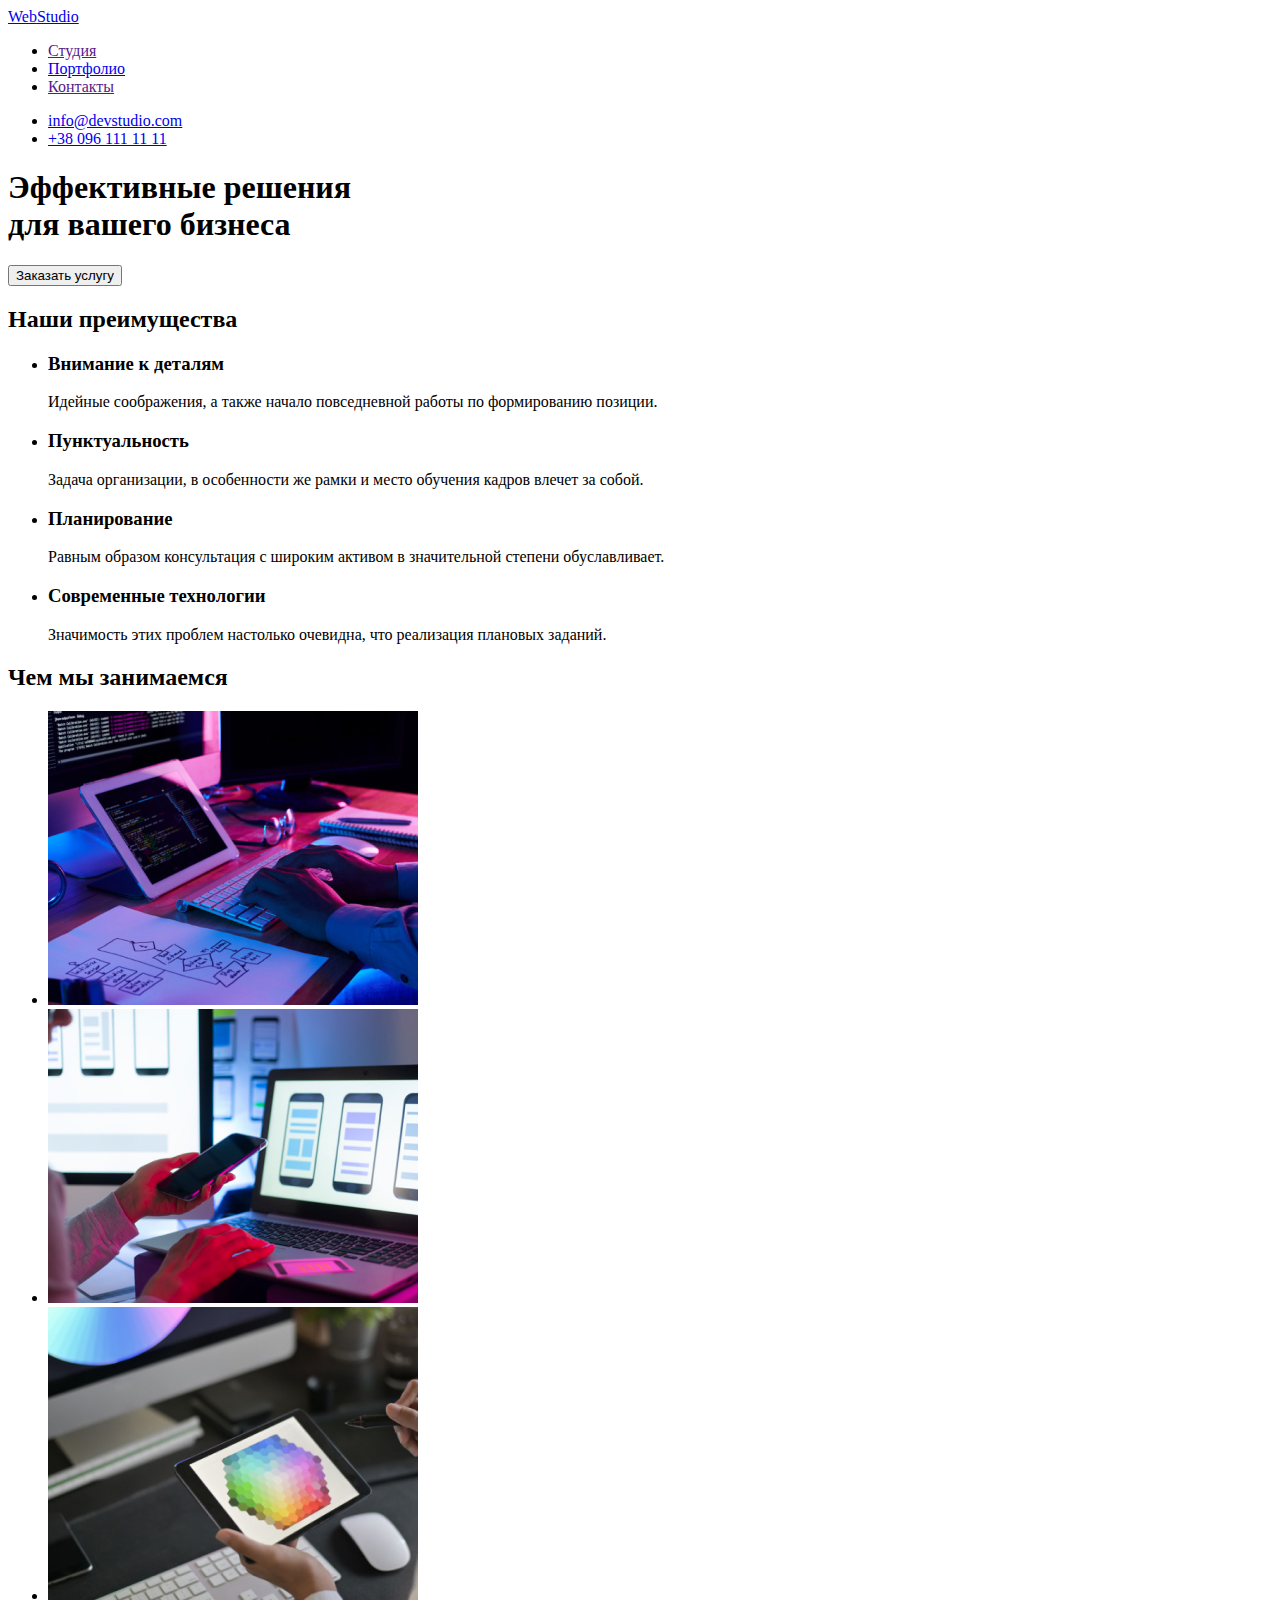
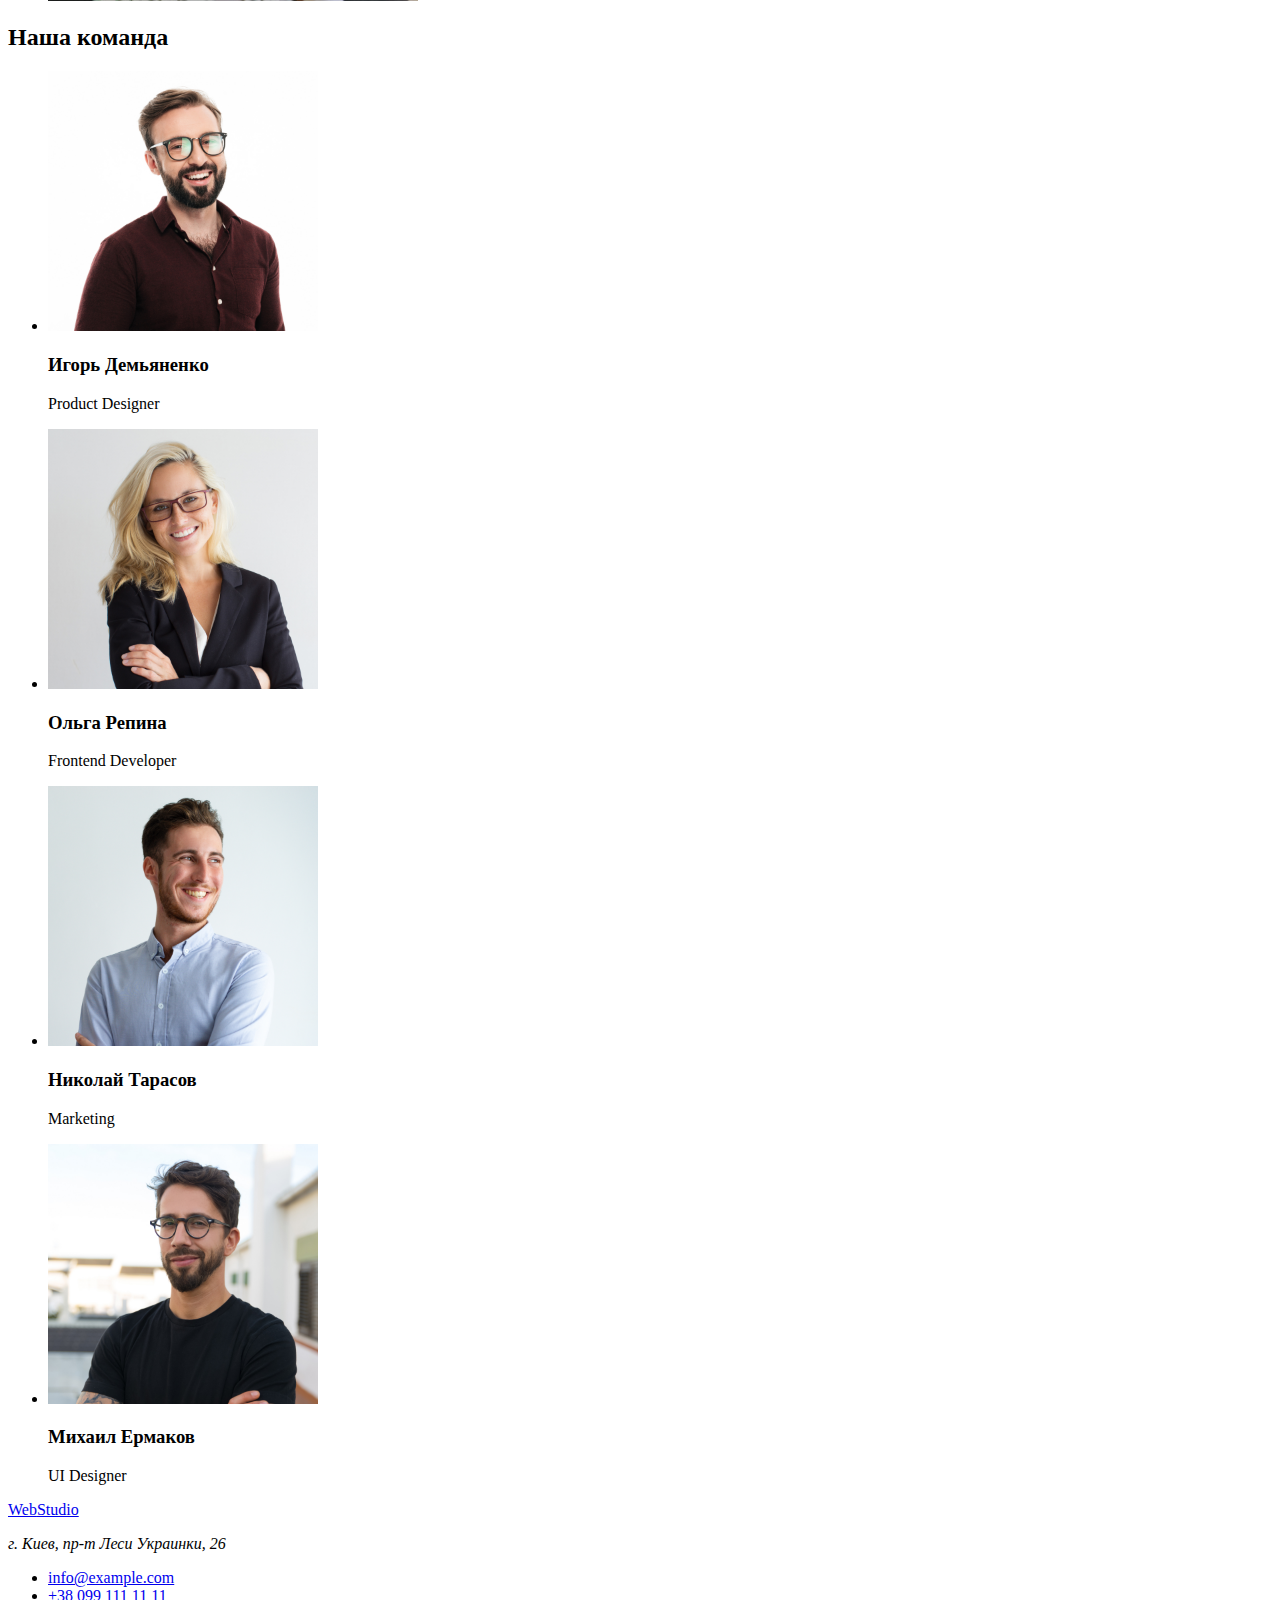
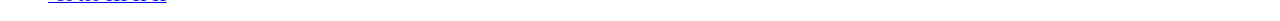
==== index.html @ 9e8cba08 "Домашка 3. Начало" ====
<!DOCTYPE html>
<html lang="ru">
<head>
    <meta charset="UTF-8">
    <meta http-equiv="X-UA-Compatible" content="IE=edge">
    <meta name="viewport" content="width=device-width, initial-scale=1.0">
    <title>Document</title>
</head>
<body>
    <header>
        <nav>
            <a href="./index.html" lang="en">Web<span>Studio</span></a>
            <ul>
                <li><a href="">Студия</a></li>
                <li><a href="./portfolio.html">Портфолио</a></li>
                <li><a href="">Контакты</a></li>
            </ul>
        </nav>
        <ul>
            <li><a href="mailto:info@devstudio.com">info@devstudio.com</a></li>
            <li><a href="tel:+380961111111">+38 096 111 11 11</a></li>
        </ul>
        
    </header>
    <main>
        <div>
            <section>
                <h1>Эффективные решения<br>для вашего бизнеса</h1>
                <button>Заказать услугу</button>
            </section>
        </div>
        <section>
        
            <h2>Наши преимущества</h2>
            <ul>
                <li>
                    <h3>Внимание к деталям</h3>
                    <p>Идейные соображения, а также начало повседневной работы по формированию позиции.</p>
                </li>
                <li>
                    <h3>Пунктуальность</h3>
                    <p>Задача организации, в особенности же рамки и место обучения кадров влечет за собой.</p>
                </li>
                <li>
                    <h3>Планирование</h3>
                    <p>Равным образом консультация с широким активом в значительной степени обуславливает.</p>
                </li>
                <li>
                    <h3>Современные технологии</h3>
                    <p>Значимость этих проблем настолько очевидна, что реализация плановых заданий.</p>
                </li>
            </ul>
        </section>
        <section>
            <h2>Чем мы занимаемся</h2>
            <ul>
                <li><img src="./images/we-doing/we-doing1.jpg" alt="набор кода на клавиатуре" width="370"></li>
                <li><img src="./images/we-doing/we-doing2.jpg" alt="Подбор шаблона для смартфона" width="370"></li>
                <li><img src="./images/we-doing/we-doing3.jpg" alt="Выбор цвета" width="370"></li>
            </ul>
        </section>
        <section>
            <h2>Наша команда</h2>
            <ul>
                <li>
                    <img src="./images/pers.jpg" alt="Работник компании" width="270">
                    <h3>Игорь Демьяненко</h3>
                    <p lang="en">Product Designer</p>
                </li>
                <li>
                    <img src="./images/pers1.jpg" alt="Работник компании" width="270">
                    <h3>Ольга Репина</h3>
                    <p lang="en">Frontend Developer</p>
                </li>
                <li>
                    <img src="./images/pers2.jpg" alt="Работник компании" width="270">
                    <h3>Николай Тарасов</h3>
                    <p lang="en">Marketing</p>
                </li>
                <li>
                    <img src="./images/pers3.jpg" alt="Работник компании" width="270">
                    <h3>Михаил Ермаков</h3>
                    <p lang="en">UI Designer</p>
                </li>
            </ul>
        </section>
    </main>
    <footer>
        <a href="./index.html" lang="en">Web<span>Studio</span></a>
        <address>
            <p> г. Киев, пр-т Леси Украинки, 26</p>
        </address>
        <ul>
            <li><a href="mailto:info@example.com">info@example.com</a></li>
            <li><a href="tel:+380991111111">+38 099 111 11 11</a></li>
        </ul>
        
    </footer>

</body>
</html>
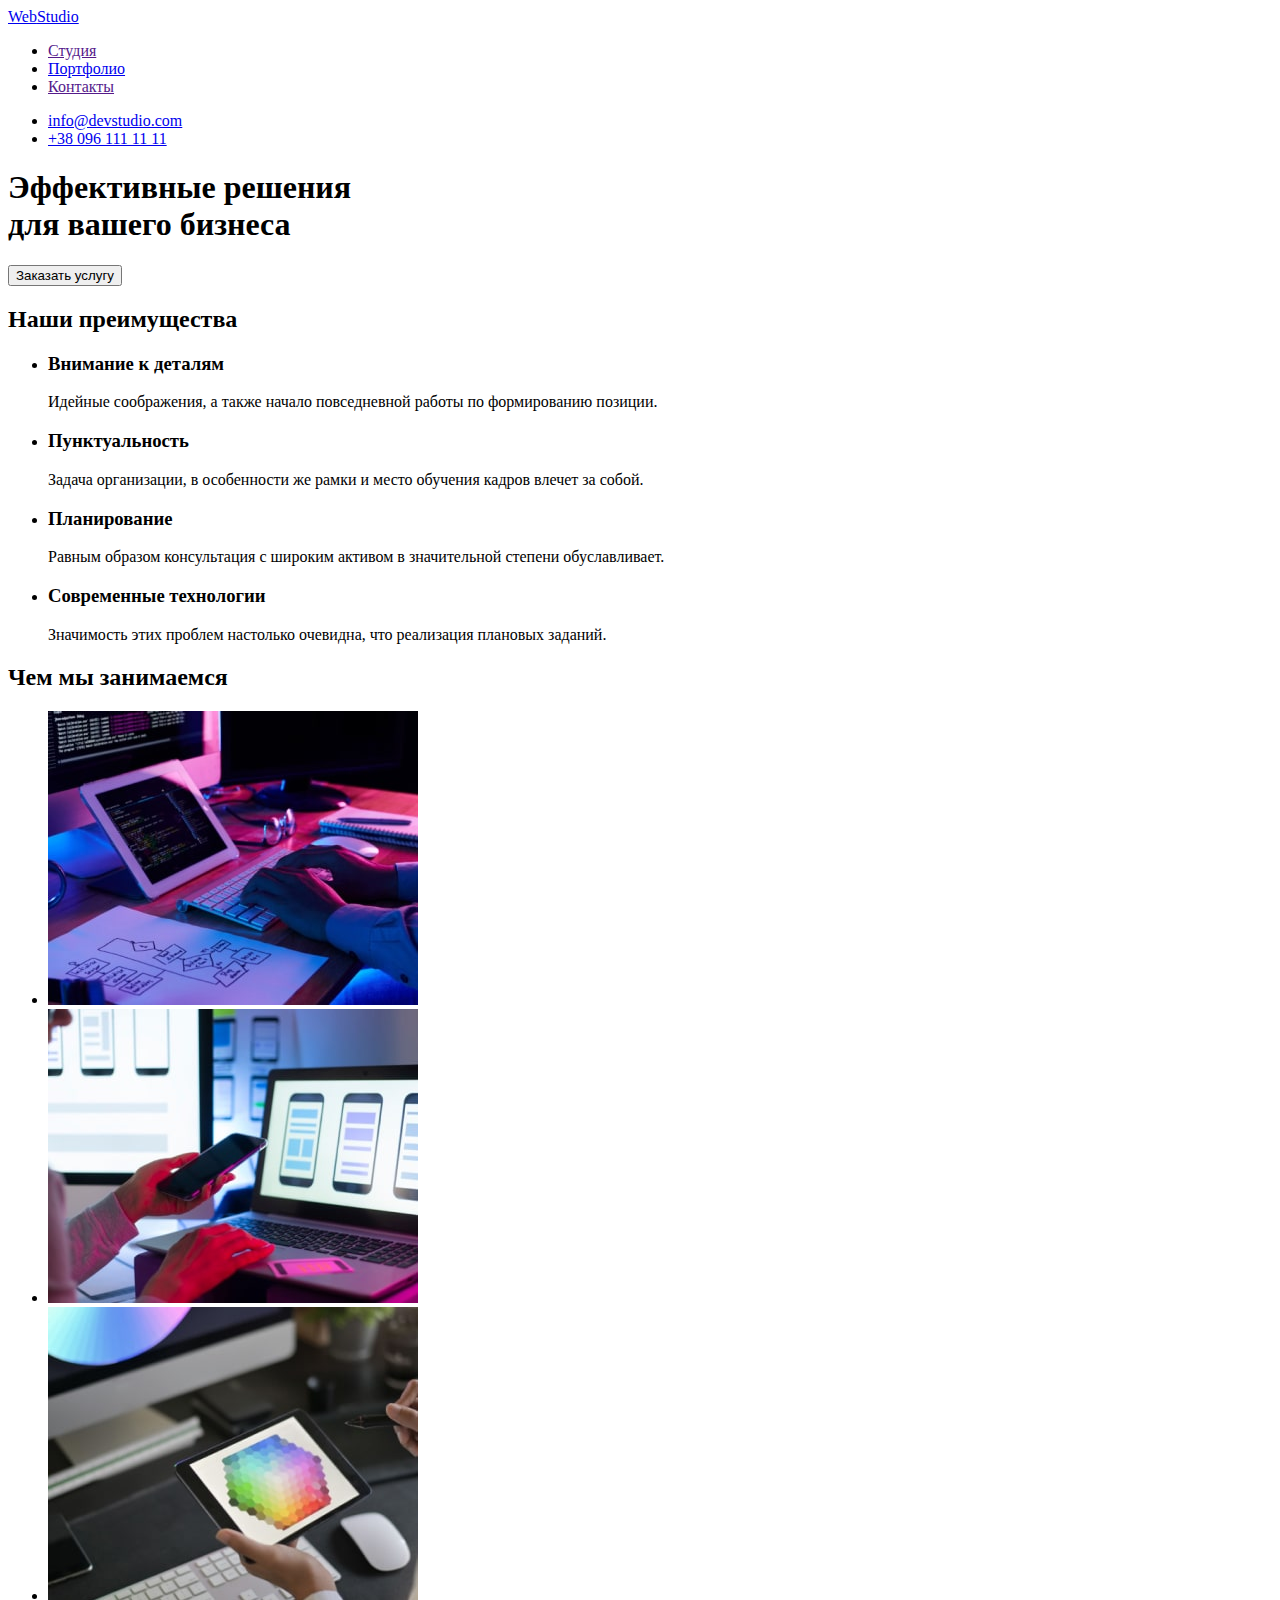
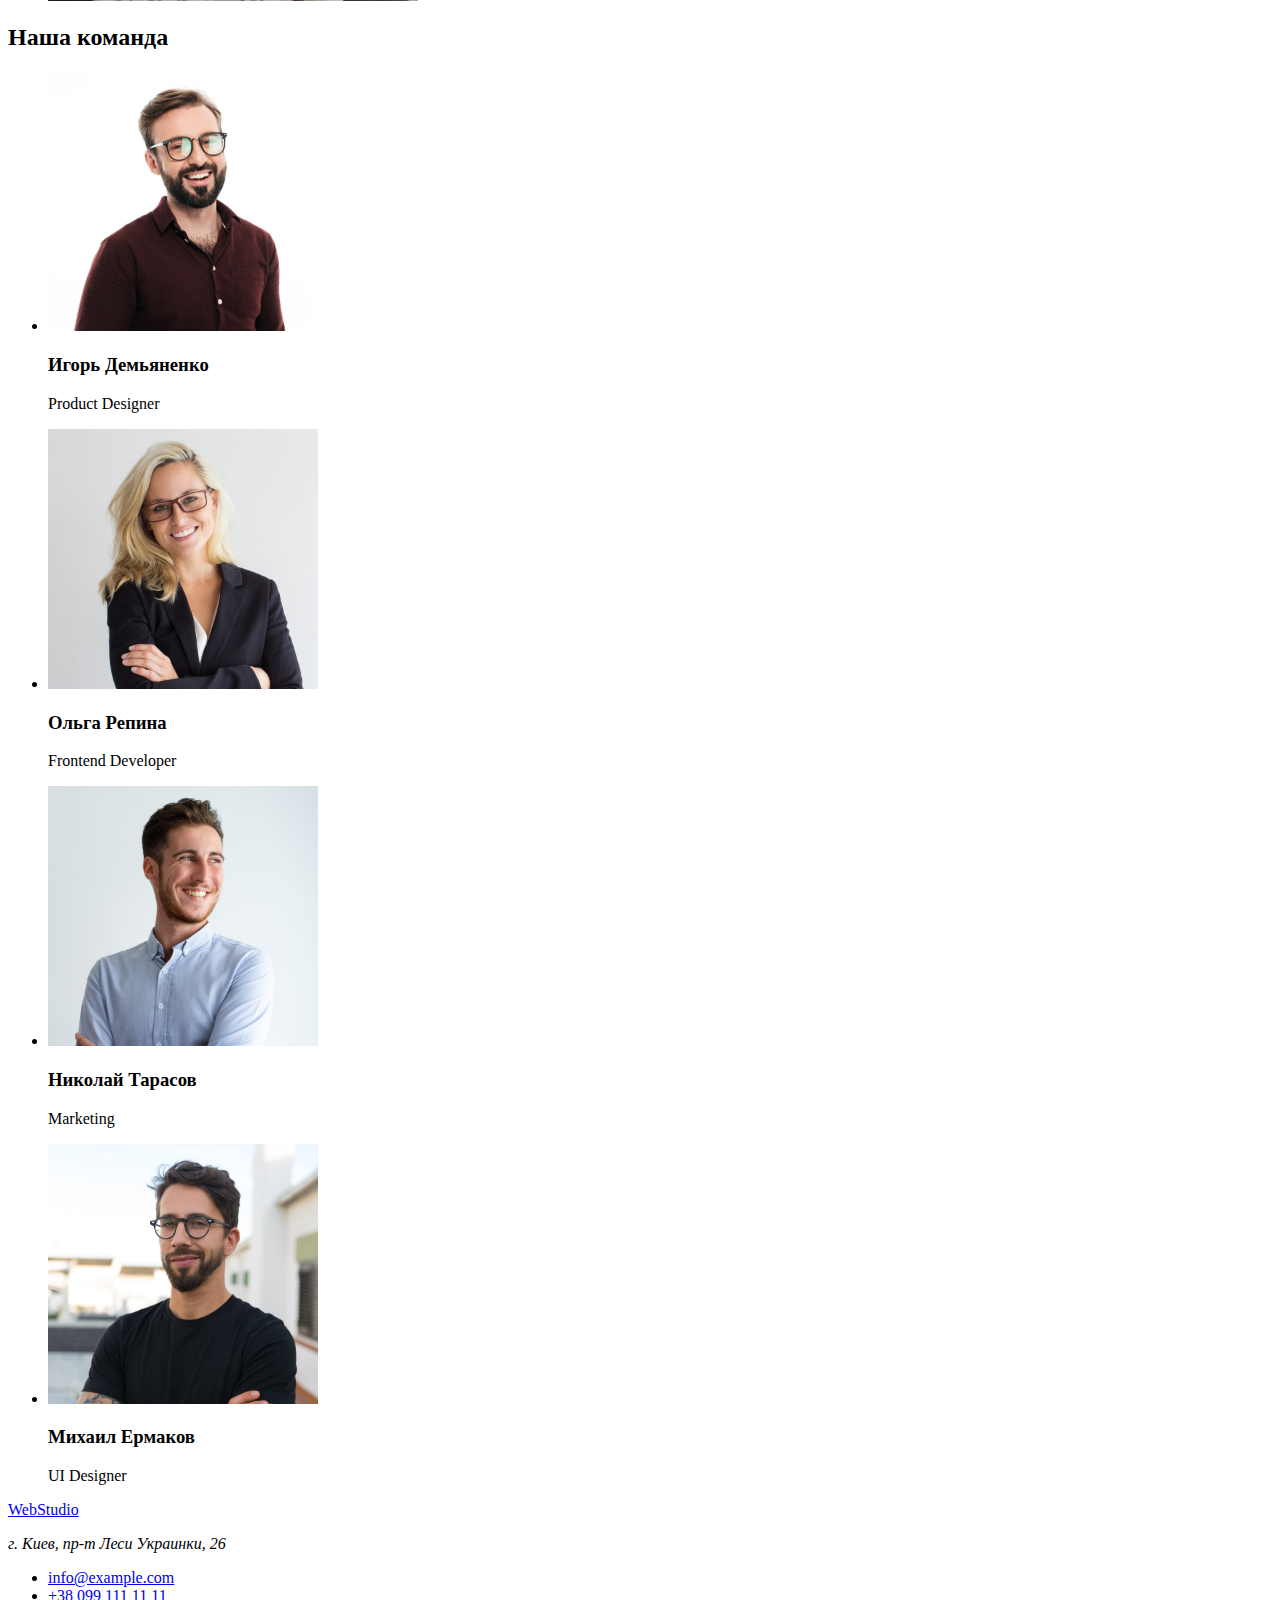
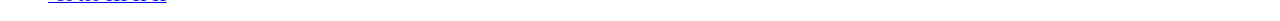
==== commit af8fec6b: "оптимизированы рисунки" ====
--- a/index.html
+++ b/index.html
@@ -63,22 +63,22 @@
             <h2>Наша команда</h2>
             <ul>
                 <li>
-                    <img src="./images/pers.jpg" alt="Работник компании" width="270">
+                    <img src="./images/pers/pers.jpg" alt="Работник компании" width="270">
                     <h3>Игорь Демьяненко</h3>
                     <p lang="en">Product Designer</p>
                 </li>
                 <li>
-                    <img src="./images/pers1.jpg" alt="Работник компании" width="270">
+                    <img src="./images/pers/pers1.jpg" alt="Работник компании" width="270">
                     <h3>Ольга Репина</h3>
                     <p lang="en">Frontend Developer</p>
                 </li>
                 <li>
-                    <img src="./images/pers2.jpg" alt="Работник компании" width="270">
+                    <img src="./images/pers/pers2.jpg" alt="Работник компании" width="270">
                     <h3>Николай Тарасов</h3>
                     <p lang="en">Marketing</p>
                 </li>
                 <li>
-                    <img src="./images/pers3.jpg" alt="Работник компании" width="270">
+                    <img src="./images/pers/pers3.jpg" alt="Работник компании" width="270">
                     <h3>Михаил Ермаков</h3>
                     <p lang="en">UI Designer</p>
                 </li>
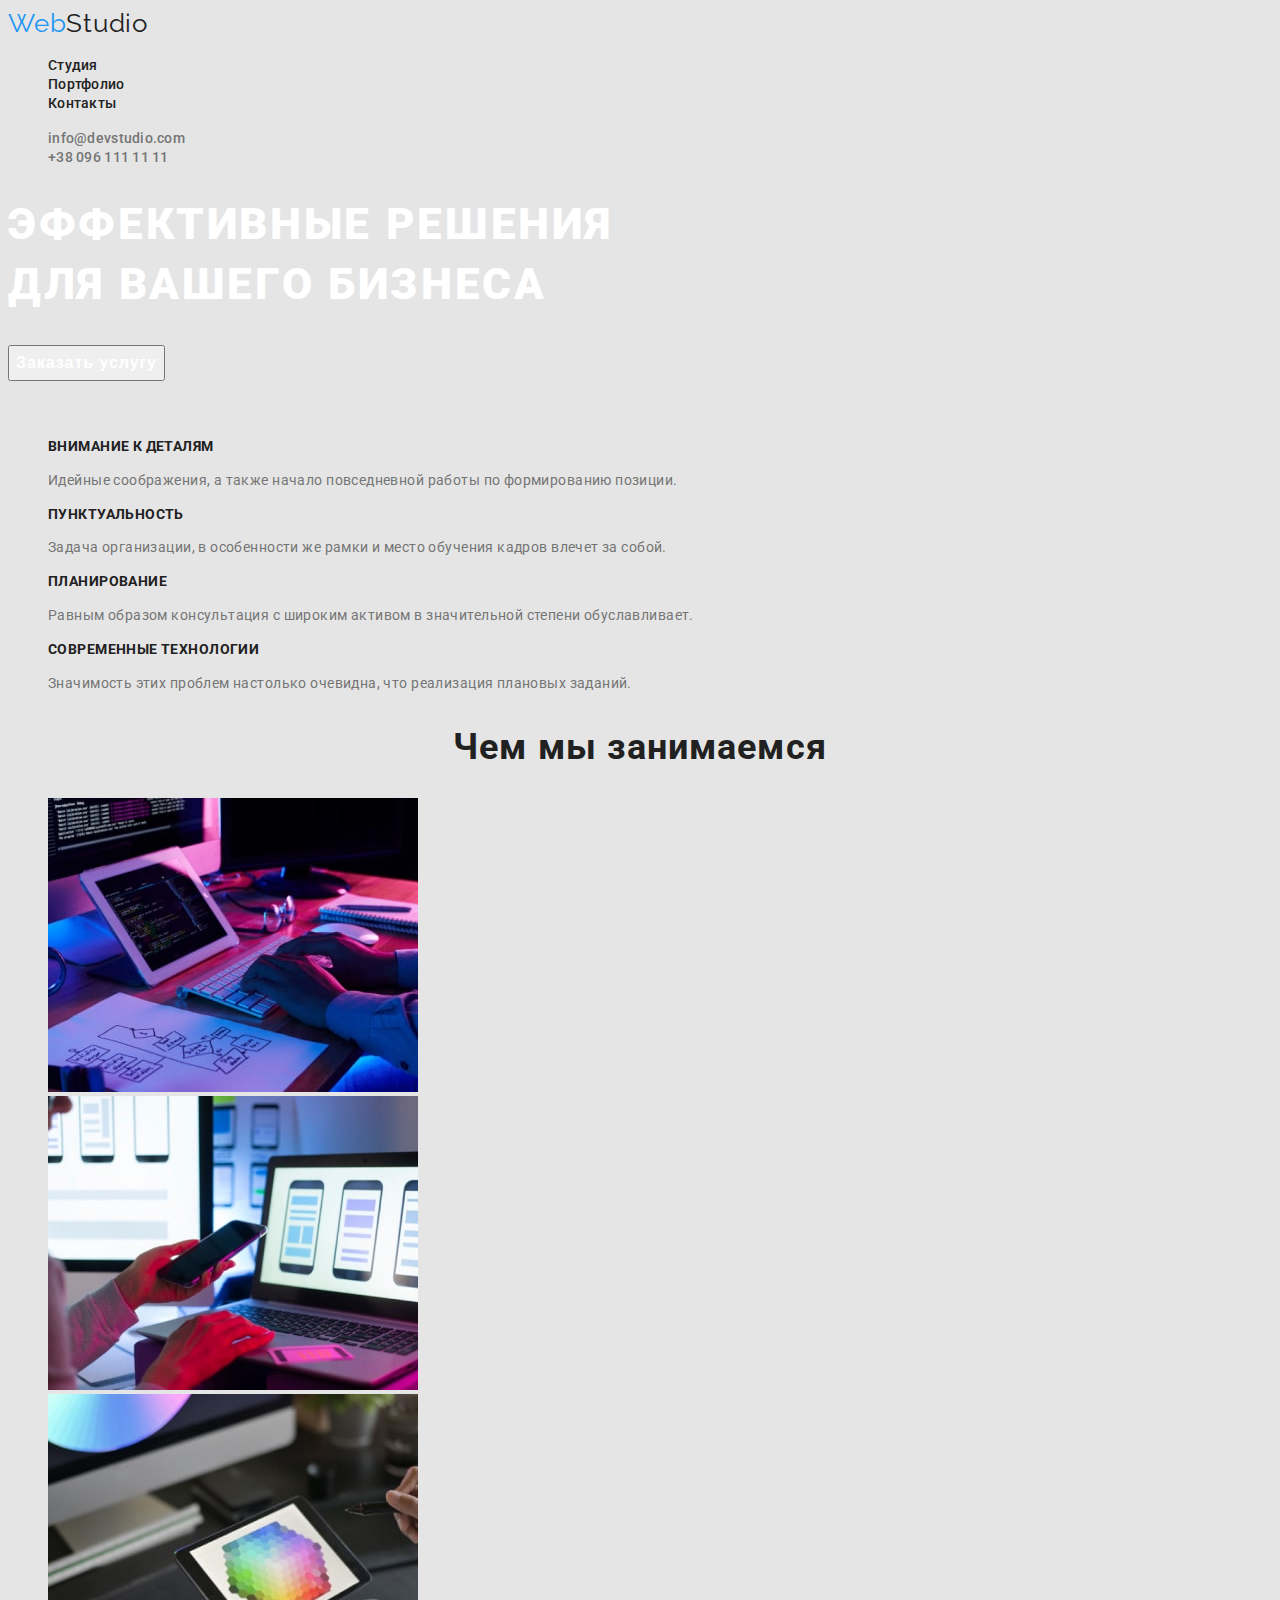
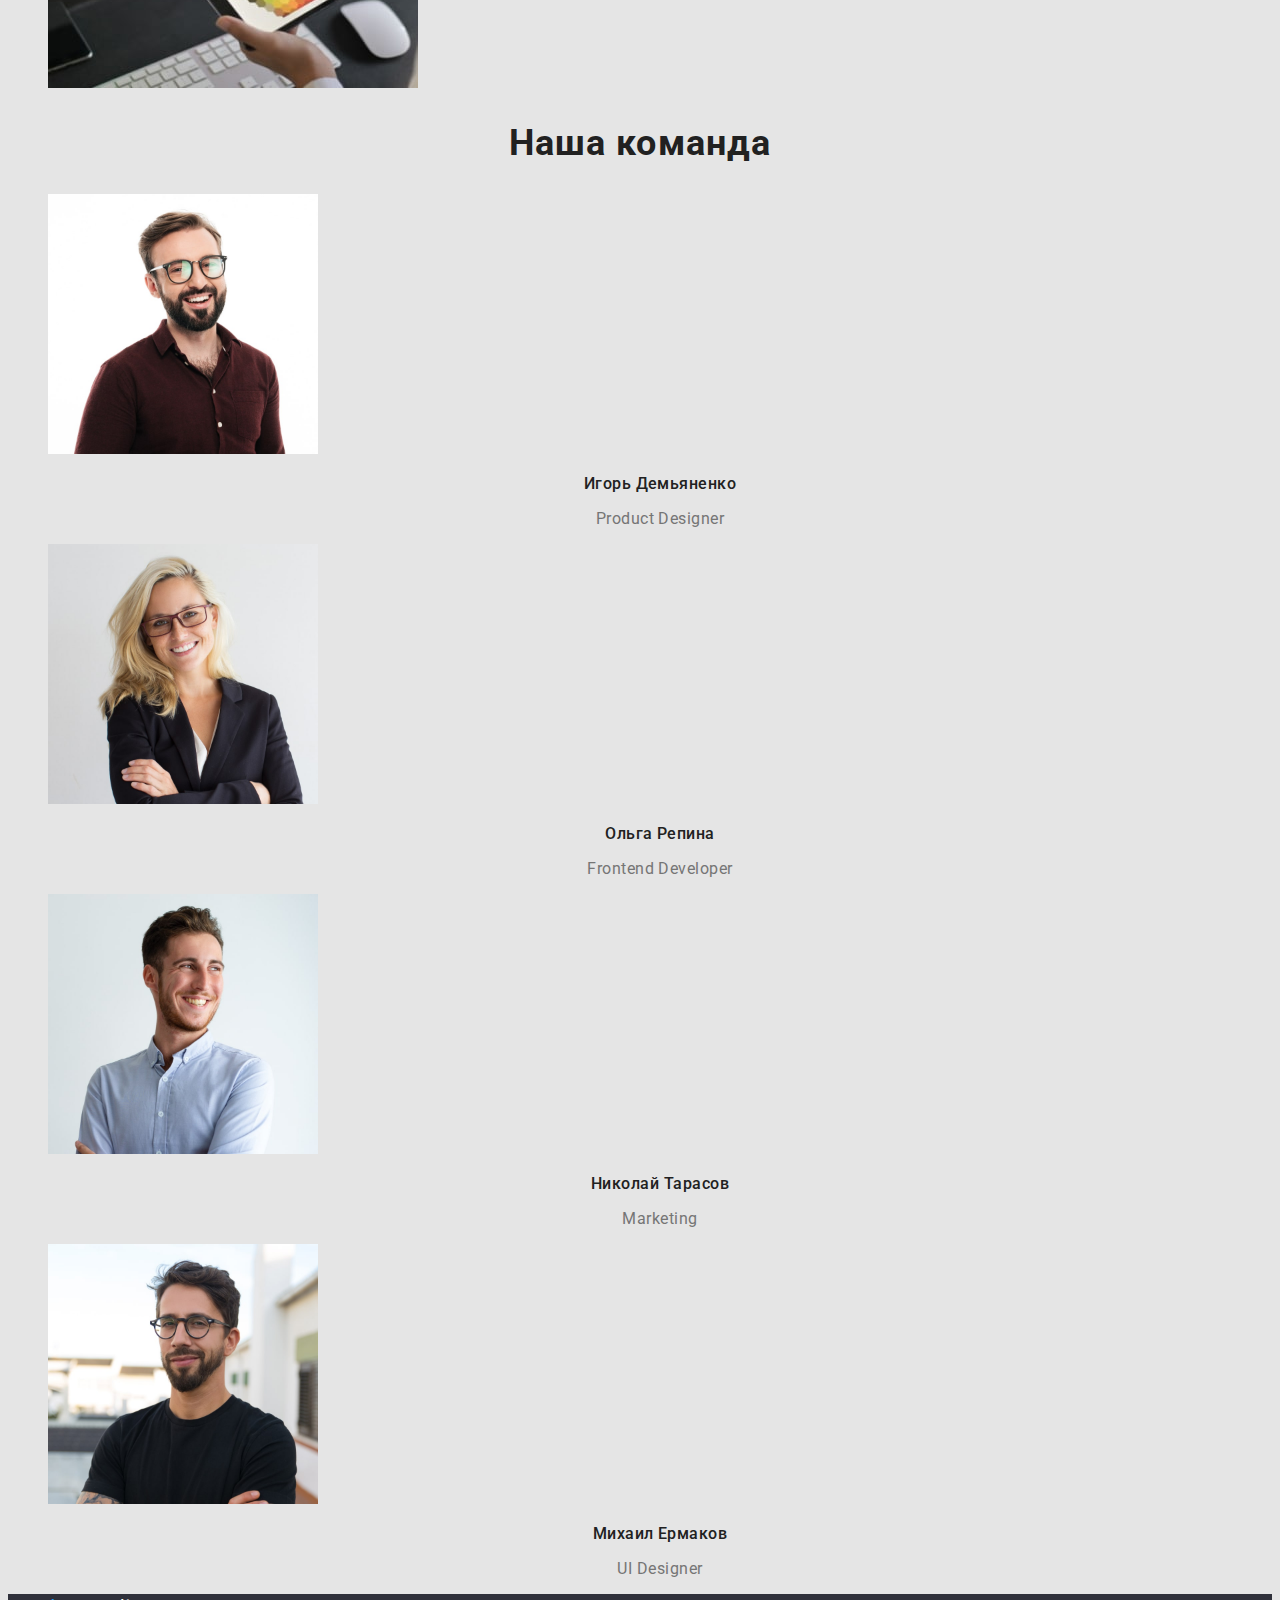
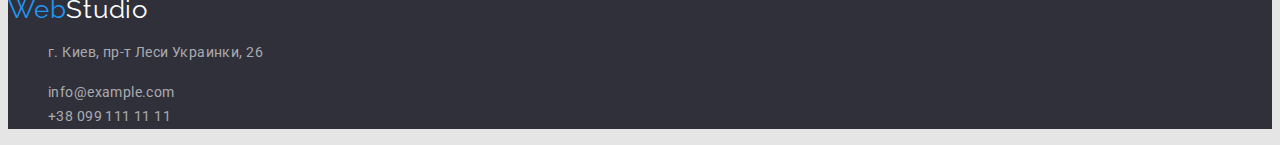
==== commit 2a29abd5: "добавил стили на шрифты" ====
--- a/index.html
+++ b/index.html
@@ -1,100 +1,117 @@
 <!DOCTYPE html>
+<!--Главная 3-->
 <html lang="ru">
 <head>
     <meta charset="UTF-8">
     <meta http-equiv="X-UA-Compatible" content="IE=edge">
     <meta name="viewport" content="width=device-width, initial-scale=1.0">
     <title>Document</title>
-</head>
+    <link rel="stylesheet" href="./css/style.css"/>
+    <link rel="preconnect" href="https://fonts.googleapis.com">
+<link rel="preconnect" href="https://fonts.gstatic.com" crossorigin>
+<link href="https://fonts.googleapis.com/css2?family=Raleway:wght@700&family=Roboto:wght@400;500;700;900&display=swap" rel="stylesheet">
+
+</head>  
 <body>
-    <header>
-        <nav>
-            <a href="./index.html" lang="en">Web<span>Studio</span></a>
-            <ul>
-                <li><a href="">Студия</a></li>
-                <li><a href="./portfolio.html">Портфолио</a></li>
-                <li><a href="">Контакты</a></li>
+
+       <header class="header">
+           <!-- section-nav -->
+        <nav class="header-nav">
+            <a href="./index.html" lang="en" class="logo link">Web<span class="logo-black">Studio</span></a>
+            <ul class="header-list list">
+                <li class="header-item">
+                    <a class="header-link link" href="">Студия</a></li>
+                <li class="header-item">
+                    <a class="header-link link" href="./portfolio.html">Портфолио</a></li>
+                <li class="header-item">
+                    <a class="header-link link" href="">Контакты</a></li>
             </ul>
         </nav>
-        <ul>
-            <li><a href="mailto:info@devstudio.com">info@devstudio.com</a></li>
-            <li><a href="tel:+380961111111">+38 096 111 11 11</a></li>
+        <ul class="header-contacts list">
+            <li><a class="header-mail link" href="mailto:info@devstudio.com">info@devstudio.com</a></li>
+            <li><a class="header-phone link" href="tel:+380961111111">+38 096 111 11 11</a></li>
         </ul>
         
     </header>
     <main>
+        <!--section gero-->
         <div>
-            <section>
-                <h1>Эффективные решения<br>для вашего бизнеса</h1>
-                <button>Заказать услугу</button>
+            <section class="hero">
+                <h1 class="hero-title">Эффективные решения<br>для вашего бизнеса</h1>
+                <button class="hero-button">Заказать услугу</button>
             </section>
         </div>
-        <section>
         
-            <h2>Наши преимущества</h2>
-            <ul>
-                <li>
-                    <h3>Внимание к деталям</h3>
-                    <p>Идейные соображения, а также начало повседневной работы по формированию позиции.</p>
+        <!-- Advantage-->
+        <section class="advantage">
+            <h2 class="advantage-title">Наши преимущества</h2>
+            <ul class="advantage-list list">
+                <li class="Advantage-list">
+                    <h3 class="advantage-topic">Внимание к деталям</h3>
+                    <p class="advantage-paragrph">Идейные соображения, а также начало повседневной работы по формированию позиции.</p>
                 </li>
-                <li>
-                    <h3>Пунктуальность</h3>
-                    <p>Задача организации, в особенности же рамки и место обучения кадров влечет за собой.</p>
+                <li class="advantage-list">
+                    <h3 class="advantage-topic">Пунктуальность</h3>
+                    <p class="advantage-paragrph">Задача организации, в особенности же рамки и место обучения кадров влечет за собой.</p>
                 </li>
-                <li>
-                    <h3>Планирование</h3>
-                    <p>Равным образом консультация с широким активом в значительной степени обуславливает.</p>
+                <li class="advantage-list">
+                    <h3 class="advantage-topic">Планирование</h3>
+                    <p class="advantage-paragrph">Равным образом консультация с широким активом в значительной степени обуславливает.</p>
                 </li>
-                <li>
-                    <h3>Современные технологии</h3>
-                    <p>Значимость этих проблем настолько очевидна, что реализация плановых заданий.</p>
+                <li class="advantage-list">
+                    <h3 class="advantage-topic">Современные технологии</h3>
+                    <p class="advantage-paragrph">Значимость этих проблем настолько очевидна, что реализация плановых заданий.</p>
                 </li>
             </ul>
         </section>
-        <section>
-            <h2>Чем мы занимаемся</h2>
-            <ul>
+        <!--do-->
+        <section class="do">
+            <h2 class="do_title">Чем мы занимаемся</h2>
+            <ul class="list">
                 <li><img src="./images/we-doing/we-doing1.jpg" alt="набор кода на клавиатуре" width="370"></li>
                 <li><img src="./images/we-doing/we-doing2.jpg" alt="Подбор шаблона для смартфона" width="370"></li>
                 <li><img src="./images/we-doing/we-doing3.jpg" alt="Выбор цвета" width="370"></li>
             </ul>
         </section>
-        <section>
-            <h2>Наша команда</h2>
-            <ul>
-                <li>
+        <!--team-->
+        <section class="team">
+            <h2 class="team-title">Наша команда</h2>
+            <ul class="team-list list">
+                <li class="team-item">
                     <img src="./images/pers/pers.jpg" alt="Работник компании" width="270">
-                    <h3>Игорь Демьяненко</h3>
-                    <p lang="en">Product Designer</p>
+                    <h3 class="team-name">Игорь Демьяненко</h3>
+                    <p lang="en" class="team-position">Product Designer</p>
                 </li>
-                <li>
+                <li class="team-item">
                     <img src="./images/pers/pers1.jpg" alt="Работник компании" width="270">
-                    <h3>Ольга Репина</h3>
-                    <p lang="en">Frontend Developer</p>
+                    <h3 class="team-name">Ольга Репина</h3>
+                    <p lang="en" class="team-position">Frontend Developer</p>
                 </li>
-                <li>
+                <li class="team-item">
                     <img src="./images/pers/pers2.jpg" alt="Работник компании" width="270">
-                    <h3>Николай Тарасов</h3>
-                    <p lang="en">Marketing</p>
+                    <h3 class="team-name">Николай Тарасов</h3>
+                    <p lang="en" class="team-position">Marketing</p>
                 </li>
-                <li>
+                <li class="team-item">
                     <img src="./images/pers/pers3.jpg" alt="Работник компании" width="270">
-                    <h3>Михаил Ермаков</h3>
-                    <p lang="en">UI Designer</p>
+                    <h3 class="team-name">Михаил Ермаков</h3>
+                    <p lang="en" class="team-position">UI Designer</p>
                 </li>
             </ul>
         </section>
     </main>
-    <footer>
-        <a href="./index.html" lang="en">Web<span>Studio</span></a>
-        <address>
-            <p> г. Киев, пр-т Леси Украинки, 26</p>
+    <!--footer-->
+    <footer class="footer">
+        <a href="./index.html" lang="en" class="logo link">Web<span class="logo-white">Studio</span></a>
+        <address class="footer-data">
+            <p>
+                <a href="https://goo.gl/maps/pQ1iqYw23tvZCVZEA" class="link footer-address">г. Киев, пр-т Леси Украинки, 26</a>
+            </p>
+            <ul class="footer-list list">
+                <li><a href="mailto:info@example.com" class="footer-mail link">info@example.com</a></li>
+                <li><a href="tel:+380991111111" class="footer-phone link">+38 099 111 11 11</a></li>
+             </ul>
         </address>
-        <ul>
-            <li><a href="mailto:info@example.com">info@example.com</a></li>
-            <li><a href="tel:+380991111111">+38 099 111 11 11</a></li>
-        </ul>
-        
     </footer>
 
 </body>
--- a/css/style.css
+++ b/css/style.css
@@ -0,0 +1,244 @@
+:root{
+    --primary-text-color: #212121;
+    --secondary-text-color:#757575;
+    --accent-text-color: #2196F3;
+}
+
+address { all: initial; }
+
+
+body {
+    background-color:#E5E5E5;
+    color: var(--primary-text-color);
+    font-family: Roboto, sans-serif;
+}
+
+.list{
+    list-style: none;
+}
+
+.link{
+    text-decoration: none;
+}
+
+
+
+/*---------------------header-----------------------*/
+
+.logo{
+    color: var(--accent-text-color);
+    font-family: Raleway, sans-serif;
+    font-size: 26px;
+    line-height: 1.19;
+    letter-spacing: 0.03em;
+}
+
+.logo-black{
+    color: var(--primary-text-color);
+}
+
+.logo-white{
+    color: #FFFFFF;
+}
+
+/*----------------site-nav-----------------*/ 
+
+
+.header-link{
+    color: var(--primary-text-color);
+    font-weight: 500;
+    font-size: 14px;
+    line-height: 1.14;
+    letter-spacing: 0.02em
+}
+
+.header-link:hover,
+.header-link:focus {
+    font-weight: 500;
+    font-size: 14px;
+    line-height: 1.14;
+    letter-spacing: 0.02em;
+    color: var(--accent-text-color);
+}
+
+.header-mail, .header-phone{
+    font-weight: 500;
+    font-size: 14px;
+    line-height: 1.14;
+    letter-spacing: 0.02em;
+    color: var(--secondary-text-color);
+}
+
+.header-mail:hover, .header-phone:hover,
+.header-mail:focus, .header-phone:focus{
+    font-weight: 500;
+    font-size: 14px;
+    line-height: 1.14;
+    letter-spacing: 0.02em;
+    color: var(--accent-text-color);
+
+}
+
+
+/*-------------------section gero-----------------*/
+
+.hero{
+
+}
+
+.hero-title{
+    font-weight: 900;
+    font-size: 44px;
+    line-height: 1.36;
+    letter-spacing: 0.06em;
+    text-transform: uppercase;
+    color: #FFFFFF;
+}
+
+.hero-button{
+    font-weight: bold;
+    font-size: 16px;
+    line-height: 1.88;
+    letter-spacing: 0.06em;
+    color: #FFFFFF;
+}
+
+
+/*-------------------advantage-----------------*/
+
+.advantage-title{
+    font-size: 0px;
+    line-height: 42px;
+    text-align: center;
+    letter-spacing: 0.03em;
+}
+
+.advantage-topic{
+    font-weight: bold;
+    font-size: 14px;
+    line-height: 1.14;
+    letter-spacing: 0.03em;
+    text-transform: uppercase;
+    color: var(--primary-text-color);
+}
+
+.advantage-paragrph{
+    font-weight: normal;
+    font-size: 14px;
+    line-height: 1.71;
+    letter-spacing: 0.03em;
+    color: var(--secondary-text-color);
+}
+
+/*-------------------do-----------------*/
+
+.do_title{
+    font-weight: bold;
+    font-size: 36px;
+    line-height: 1.17;
+    text-align: center;
+    letter-spacing: 0.03em;
+    color: var(--primary-text-color);
+}
+
+/*-------------------team-----------------*/
+
+.team-title{
+    font-weight: bold;
+    font-size: 36px;
+    line-height: 1.17;
+    text-align: center;
+    letter-spacing: 0.03em;
+    color: var(--primary-text-color);
+}
+
+
+.team-name{
+    font-weight: 500;
+    font-size: 16px;
+    line-height: 1.19;
+    text-align: center;
+    letter-spacing: 0.03em;
+    color: var(--primary-text-color);
+}
+
+.team-position{
+    font-weight: normal;
+    font-size: 16px;
+    line-height: 1.19;
+    text-align: center;
+    letter-spacing: 0.03em;
+    color: var(--secondary-text-color);
+}
+
+/*-------------------footer-----------------*/
+
+.footer{
+    background-color: #2F303A;
+}
+
+.footer-address{
+    margin: 40px;
+    font-weight: normal;
+    font-size: 14px;
+    line-height: 1.71;
+    letter-spacing: 0.03em;
+
+
+}
+
+.footer-mail, .footer-phone, .footer-address{
+    font-family: Roboto, sans-serif;
+    font-weight: normal;
+    font-size: 14px;
+    line-height: 1.71;
+    letter-spacing: 0.03em;
+    color: rgba(255, 255, 255, 0.6);
+}
+
+.footer-mail:hover, .footer-phone:hover, .footer-address:hover,
+.footer-mail:focus, .footer-phone:focus, .footer-address:focus{
+    font-weight: normal;
+    font-size: 14px;
+    line-height: 1.71;
+    letter-spacing: 0.03em;
+    color: var(--accent-text-color);
+
+}
+
+/*=+=+=+=+=+=+=+=+=+= portfolio =+=+=+=+=+=+=+=+=*/
+
+/*-------------------works-----------------*/
+
+.works-title{
+    font-weight: normal;
+    font-size: 0px;
+    line-height: 1.71;
+    letter-spacing: 0.03em;
+}
+
+.work-button{
+    font-weight: bold;
+    font-size: 16px;
+    line-height: 1.63;
+    text-align: center;
+    letter-spacing: 0.03em;
+    color: var(--primary-text-color);  
+}
+
+.works-project{
+    font-weight: bold;
+    font-size: 18px;
+    line-height: 2;
+    letter-spacing: 0.06em;
+    color: var(--primary-text-color);
+}
+
+.works-discription{
+    font-weight: normal;
+    font-size: 16px;
+    line-height: 1.88;
+    letter-spacing: 0.03em;
+    color: var(--secondary-text-color);
+}
+
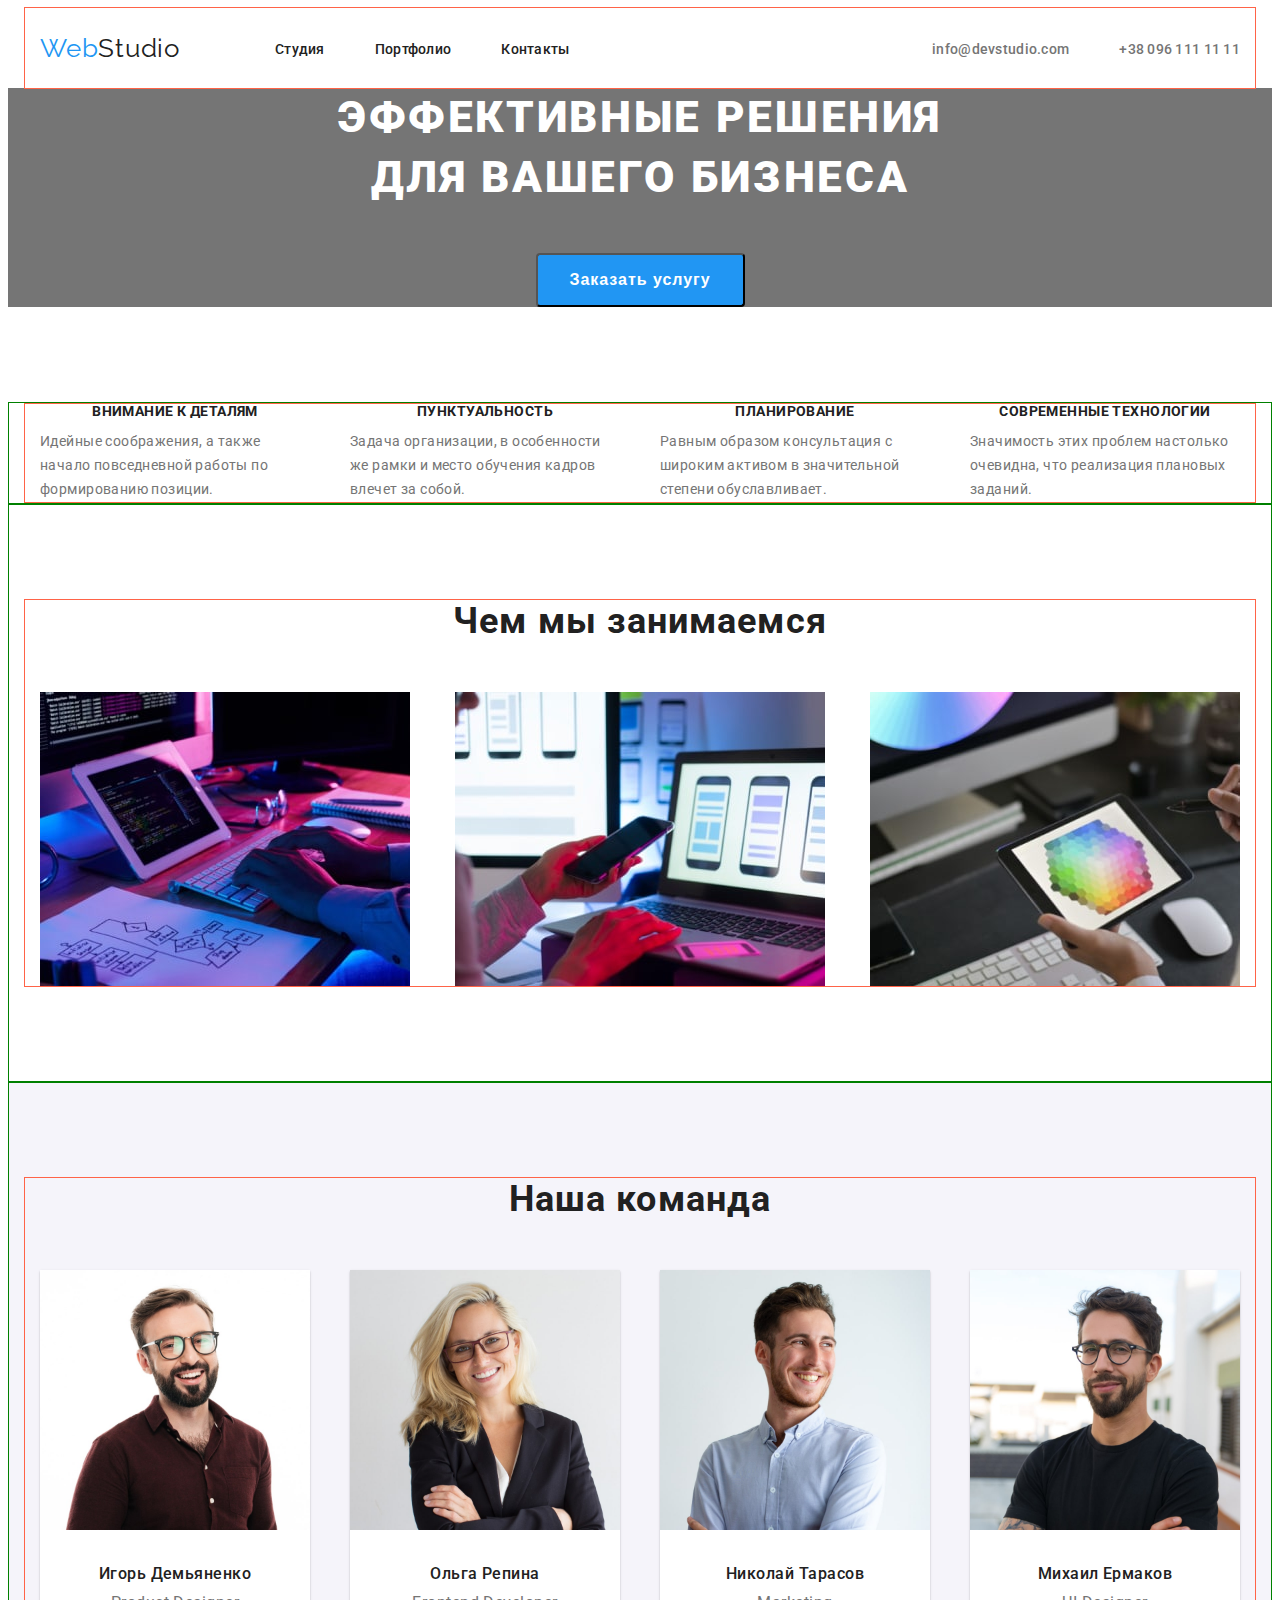
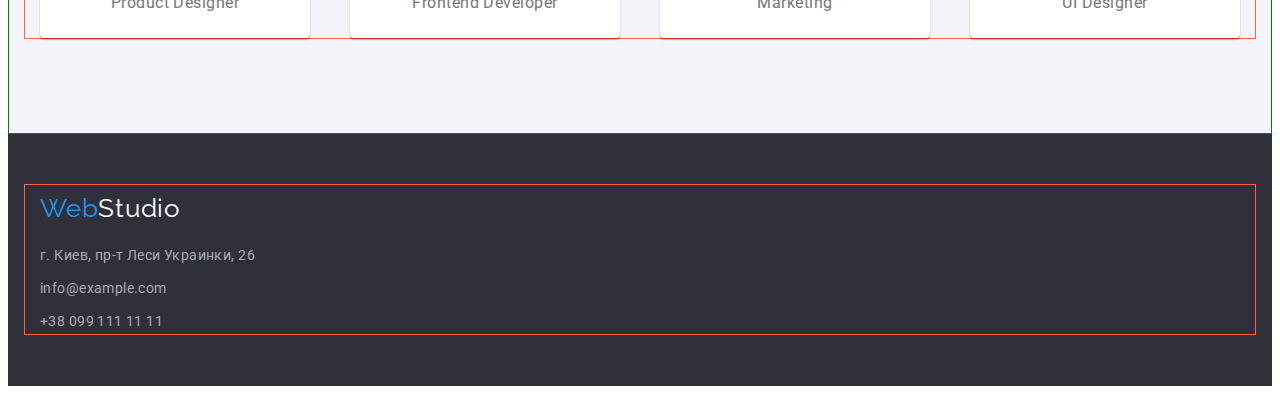
==== commit 24569ebb: "подключил флекс" ====
--- a/index.html
+++ b/index.html
@@ -6,31 +6,36 @@
     <meta http-equiv="X-UA-Compatible" content="IE=edge">
     <meta name="viewport" content="width=device-width, initial-scale=1.0">
     <title>Document</title>
+    <link rel="preconnect" href="https://fonts.googleapis.com">
+    <link rel="preconnect" href="https://fonts.gstatic.com" crossorigin>
+    <link href="https://fonts.googleapis.com/css2?family=Raleway:wght@700&family=Roboto:wght@400;500;700;900&display=swap" rel="stylesheet">
+    <link rel="stylesheet" href="https://cdnjs.cloudflare.com/ajax/libs/modern-normalize/1.1.0/modern-normalize.min.css" integrity="sha512-wpPYUAdjBVSE4KJnH1VR1HeZfpl1ub8YT/NKx4PuQ5NmX2tKuGu6U/JRp5y+Y8XG2tV+wKQpNHVUX03MfMFn9Q==" crossorigin="anonymous" referrerpolicy="no-referrer" />
     <link rel="stylesheet" href="./css/style.css"/>
-    <link rel="preconnect" href="https://fonts.googleapis.com">
-<link rel="preconnect" href="https://fonts.gstatic.com" crossorigin>
-<link href="https://fonts.googleapis.com/css2?family=Raleway:wght@700&family=Roboto:wght@400;500;700;900&display=swap" rel="stylesheet">
+    
 
 </head>  
 <body>
 
-       <header class="header">
-           <!-- section-nav -->
-        <nav class="header-nav">
-            <a href="./index.html" lang="en" class="logo link">Web<span class="logo-black">Studio</span></a>
-            <ul class="header-list list">
-                <li class="header-item">
-                    <a class="header-link link" href="">Студия</a></li>
-                <li class="header-item">
-                    <a class="header-link link" href="./portfolio.html">Портфолио</a></li>
-                <li class="header-item">
-                    <a class="header-link link" href="">Контакты</a></li>
+    <header class="header">
+        <div class="container header">
+            <!-- section-nav -->
+            <nav class="header-nav">
+                <a href="./index.html" lang="en" class="logo link">Web<span class="logo-black">Studio</span></a>
+                <ul class="header-list list">
+                    <li class="header-item">
+                        <a class="header-link link" href="">Студия</a></li>
+                    <li class="header-item">
+                        <a class="header-link link" href="./portfolio.html">Портфолио</a></li>
+                    <li class="header-item">
+                        <a class="header-link link" href="">Контакты</a></li>
+                </ul>
+            </nav>
+            <ul class="header-contacts list">
+                <li><a class="header-mail link" href="mailto:info@devstudio.com">info@devstudio.com</a></li>
+                <li><a class="header-phone link" href="tel:+380961111111">+38 096 111 11 11</a></li>
             </ul>
-        </nav>
-        <ul class="header-contacts list">
-            <li><a class="header-mail link" href="mailto:info@devstudio.com">info@devstudio.com</a></li>
-            <li><a class="header-phone link" href="tel:+380961111111">+38 096 111 11 11</a></li>
-        </ul>
+        </div>
+           
         
     </header>
     <main>
@@ -43,75 +48,84 @@
         </div>
         
         <!-- Advantage-->
-        <section class="advantage">
-            <h2 class="advantage-title">Наши преимущества</h2>
-            <ul class="advantage-list list">
-                <li class="Advantage-list">
-                    <h3 class="advantage-topic">Внимание к деталям</h3>
-                    <p class="advantage-paragrph">Идейные соображения, а также начало повседневной работы по формированию позиции.</p>
-                </li>
-                <li class="advantage-list">
-                    <h3 class="advantage-topic">Пунктуальность</h3>
-                    <p class="advantage-paragrph">Задача организации, в особенности же рамки и место обучения кадров влечет за собой.</p>
-                </li>
-                <li class="advantage-list">
-                    <h3 class="advantage-topic">Планирование</h3>
-                    <p class="advantage-paragrph">Равным образом консультация с широким активом в значительной степени обуславливает.</p>
-                </li>
-                <li class="advantage-list">
-                    <h3 class="advantage-topic">Современные технологии</h3>
-                    <p class="advantage-paragrph">Значимость этих проблем настолько очевидна, что реализация плановых заданий.</p>
-                </li>
-            </ul>
+        <section class="advantage section no-padding">
+            <div class="container">
+                <h2 class="advantage-title visually-hidden">Наши преимущества</h2>
+                <ul class="advantage-list list">
+                    <li class="advantage-item">
+                        <h3 class="advantage-topic">Внимание к деталям</h3>
+                        <p class="advantage-paragrph">Идейные соображения, а также начало повседневной работы по формированию позиции.</p>
+                    </li>
+                    <li class="advantage-item">
+                        <h3 class="advantage-topic">Пунктуальность</h3>
+                        <p class="advantage-paragrph">Задача организации, в особенности же рамки и место обучения кадров влечет за собой.</p>
+                    </li>
+                    <li class="advantage-item">
+                        <h3 class="advantage-topic">Планирование</h3>
+                        <p class="advantage-paragrph">Равным образом консультация с широким активом в значительной степени обуславливает.</p>
+                    </li>
+                    <li class="advantage-item">
+                        <h3 class="advantage-topic">Современные технологии</h3>
+                        <p class="advantage-paragrph">Значимость этих проблем настолько очевидна, что реализация плановых заданий.</p>
+                    </li>
+                </ul>
+            </div>
+            
         </section>
         <!--do-->
-        <section class="do">
-            <h2 class="do_title">Чем мы занимаемся</h2>
-            <ul class="list">
-                <li><img src="./images/we-doing/we-doing1.jpg" alt="набор кода на клавиатуре" width="370"></li>
-                <li><img src="./images/we-doing/we-doing2.jpg" alt="Подбор шаблона для смартфона" width="370"></li>
-                <li><img src="./images/we-doing/we-doing3.jpg" alt="Выбор цвета" width="370"></li>
-            </ul>
+        <section class="do section">
+            <div class="container">
+                <h2 class="do-title">Чем мы занимаемся</h2>
+                <ul class="do-list list">
+                    <li class="do-item"><img src="./images/we-doing/we-doing1.jpg" alt="набор кода на клавиатуре" width="370"></li>
+                    <li class="do-item"><img src="./images/we-doing/we-doing2.jpg" alt="Подбор шаблона для смартфона" width="370"></li>
+                    <li class="do-item"><img src="./images/we-doing/we-doing3.jpg" alt="Выбор цвета" width="370"></li>
+                </ul>
+            </div>
+            
         </section>
         <!--team-->
-        <section class="team">
-            <h2 class="team-title">Наша команда</h2>
-            <ul class="team-list list">
-                <li class="team-item">
-                    <img src="./images/pers/pers.jpg" alt="Работник компании" width="270">
-                    <h3 class="team-name">Игорь Демьяненко</h3>
-                    <p lang="en" class="team-position">Product Designer</p>
-                </li>
-                <li class="team-item">
-                    <img src="./images/pers/pers1.jpg" alt="Работник компании" width="270">
-                    <h3 class="team-name">Ольга Репина</h3>
-                    <p lang="en" class="team-position">Frontend Developer</p>
-                </li>
-                <li class="team-item">
-                    <img src="./images/pers/pers2.jpg" alt="Работник компании" width="270">
-                    <h3 class="team-name">Николай Тарасов</h3>
-                    <p lang="en" class="team-position">Marketing</p>
-                </li>
-                <li class="team-item">
-                    <img src="./images/pers/pers3.jpg" alt="Работник компании" width="270">
-                    <h3 class="team-name">Михаил Ермаков</h3>
-                    <p lang="en" class="team-position">UI Designer</p>
-                </li>
-            </ul>
+        <section class="team section">
+            <div class="container">
+                <h2 class="team-title">Наша команда</h2>
+                <ul class="team-list list">
+                    <li class="team-item">
+                        <img src="./images/pers/pers.jpg" alt="Работник компании" width="270" class="team-img">
+                        <h3 class="team-name">Игорь Демьяненко</h3>
+                        <p lang="en" class="team-position">Product Designer</p>
+                    </li>
+                    <li class="team-item">
+                        <img src="./images/pers/pers1.jpg" alt="Работник компании" width="270" class="team-img">
+                        <h3 class="team-name">Ольга Репина</h3>
+                        <p lang="en" class="team-position">Frontend Developer</p>
+                    </li>
+                    <li class="team-item">
+                        <img src="./images/pers/pers2.jpg" alt="Работник компании" width="270" class="team-img">
+                        <h3 class="team-name">Николай Тарасов</h3>
+                        <p lang="en" class="team-position">Marketing</p>
+                    </li>
+                    <li class="team-item">
+                        <img src="./images/pers/pers3.jpg" alt="Работник компании" width="270" class="team-img">
+                        <h3 class="team-name">Михаил Ермаков</h3>
+                        <p lang="en" class="team-position">UI Designer</p>
+                    </li>
+                </ul>
+            </div>            
         </section>
     </main>
     <!--footer-->
     <footer class="footer">
-        <a href="./index.html" lang="en" class="logo link">Web<span class="logo-white">Studio</span></a>
-        <address class="footer-data">
-            <p>
-                <a href="https://goo.gl/maps/pQ1iqYw23tvZCVZEA" class="link footer-address">г. Киев, пр-т Леси Украинки, 26</a>
-            </p>
-            <ul class="footer-list list">
-                <li><a href="mailto:info@example.com" class="footer-mail link">info@example.com</a></li>
-                <li><a href="tel:+380991111111" class="footer-phone link">+38 099 111 11 11</a></li>
-             </ul>
-        </address>
+        <div class="container futer-section">
+            <a href="./index.html" lang="en" class="logo link footer-logo">Web<span class="logo-white">Studio</span></a>
+            <address class="footer-data">
+                <ul class="footer-list list">
+                    <li class="footer-item"><a href="https://goo.gl/maps/pQ1iqYw23tvZCVZEA" class="link footer-address">г. Киев, пр-т Леси Украинки, 26</a></li>
+                    <li class="footer-item"><a href="mailto:info@example.com" class="footer-mail link">info@example.com</a></li>
+                    <li class="footer-item"><a href="tel:+380991111111" class="footer-phone link">+38 099 111 11 11</a></li>
+                </ul>
+            </address>
+        </div>
+        
     </footer>
 
 </body>
--- a/css/style.css
+++ b/css/style.css
@@ -8,9 +8,17 @@
 
 
 body {
-    background-color:#E5E5E5;
     color: var(--primary-text-color);
     font-family: Roboto, sans-serif;
+   }
+
+.container{
+    margin-left: auto;
+    margin-right: auto;
+    width: 1200px;
+    padding-left: 15px;
+    padding-right: 15px;  
+    border: 1px solid tomato;
 }
 
 .list{
@@ -21,9 +29,52 @@
     text-decoration: none;
 }
 
-
+h1,h2,h3,h4,h5,h6,p{
+    margin-top: 0;
+    margin-bottom: 0;
+}
+
+ul{
+    margin-top: 0;
+    margin-bottom: 0;
+    padding-left: 0;
+}
+
+.section{
+    padding-top: 94px;
+    padding-bottom: 94px;
+    border: 1px solid green;
+}
+
+.section.no-padding{
+    padding-top: 0;
+    padding-bottom: 0;
+}
+
+.visually-hidden {
+    position: absolute;
+    width: 1px;
+    height: 1px;
+    margin: -1px;
+    padding: 0;
+    overflow: hidden;
+    border: 0;
+    clip: rect(0 0 0 0);
+}
 
 /*---------------------header-----------------------*/
+.header{
+    display: flex;
+    align-items: center;
+    height: 80px;
+}
+
+
+.header-nav{
+    display: flex;
+    align-items: center;
+
+}
 
 .logo{
     color: var(--accent-text-color);
@@ -31,6 +82,7 @@
     font-size: 26px;
     line-height: 1.19;
     letter-spacing: 0.03em;
+    margin: 8px 95px 8px 0;
 }
 
 .logo-black{
@@ -41,15 +93,23 @@
     color: #FFFFFF;
 }
 
-/*----------------site-nav-----------------*/ 
-
+.header-list{
+    display: flex;
+}
+
+.header-contacts{
+    margin-left: auto;
+    margin-right: 10;
+    display: flex;
+    align-items: center;
+}   
 
 .header-link{
     color: var(--primary-text-color);
     font-weight: 500;
     font-size: 14px;
     line-height: 1.14;
-    letter-spacing: 0.02em
+    letter-spacing: 0.02em;
 }
 
 .header-link:hover,
@@ -67,6 +127,8 @@
     line-height: 1.14;
     letter-spacing: 0.02em;
     color: var(--secondary-text-color);
+    margin-left: 50px;
+    white-space: nowrap;
 }
 
 .header-mail:hover, .header-phone:hover,
@@ -79,11 +141,16 @@
 
 }
 
+.header-item:not(:last-child){
+    margin-right: 50px;
+}
 
 /*-------------------section gero-----------------*/
 
 .hero{
-
+background: #757575;
+text-align: center;
+margin-bottom: 95px;
 }
 
 .hero-title{
@@ -93,6 +160,7 @@
     letter-spacing: 0.06em;
     text-transform: uppercase;
     color: #FFFFFF;
+    margin-bottom: 45px;
 }
 
 .hero-button{
@@ -101,16 +169,24 @@
     line-height: 1.88;
     letter-spacing: 0.06em;
     color: #FFFFFF;
-}
-
+    background-color: var(--accent-text-color);
+    padding: 10px 32px;
+    border-radius: 4px;
+    text-align: center;
+    min-width: 200px;
+}
+
+.hero-button:focus, .hero-button:hover{
+    color: #FFFFFF;
+    background-color: #5a45a5;
+}
 
 /*-------------------advantage-----------------*/
 
 .advantage-title{
-    font-size: 0px;
     line-height: 42px;
-    text-align: center;
-    letter-spacing: 0.03em;
+    letter-spacing: 0.03em;
+
 }
 
 .advantage-topic{
@@ -120,6 +196,8 @@
     letter-spacing: 0.03em;
     text-transform: uppercase;
     color: var(--primary-text-color);
+    text-align: center;
+    margin-bottom: 10px;
 }
 
 .advantage-paragrph{
@@ -130,18 +208,49 @@
     color: var(--secondary-text-color);
 }
 
+.advantage-list{
+    display: flex;
+    justify-content: space-between;
+}
+
+.advantage-item{
+    width: 270px;
+}
+
 /*-------------------do-----------------*/
 
-.do_title{
+.do-title{
     font-weight: bold;
     font-size: 36px;
     line-height: 1.17;
     text-align: center;
     letter-spacing: 0.03em;
     color: var(--primary-text-color);
-}
+    margin-bottom: 50px;
+}
+
+.do-list{
+        font-size: 0px;
+        display: flex;
+        justify-content: space-between;
+
+}
+
 
 /*-------------------team-----------------*/
+
+.team{
+    background: #F5F4FA;
+}
+
+.team-item{
+    background-color: #ffffff;
+    box-shadow: #000000;
+    width: 270px;
+    height: 368px;
+    border-radius: 0px 0px 4px 4px;
+    box-shadow: 0px 1px 3px rgba(0, 0, 0, 0.12), 0px 1px 1px rgba(0, 0, 0, 0.14), 0px 2px 1px rgba(0, 0, 0, 0.2);
+}
 
 .team-title{
     font-weight: bold;
@@ -150,6 +259,7 @@
     text-align: center;
     letter-spacing: 0.03em;
     color: var(--primary-text-color);
+    margin-bottom: 50px;
 }
 
 
@@ -160,6 +270,7 @@
     text-align: center;
     letter-spacing: 0.03em;
     color: var(--primary-text-color);
+    margin-bottom: 10px;
 }
 
 .team-position{
@@ -171,21 +282,29 @@
     color: var(--secondary-text-color);
 }
 
+.team-img{
+    margin-bottom: 30px;
+}
+
+.team-list{
+    display: flex;
+    justify-content: space-between;
+}
+
 /*-------------------footer-----------------*/
 
 .footer{
     background-color: #2F303A;
-}
-
-.footer-address{
-    margin: 40px;
-    font-weight: normal;
-    font-size: 14px;
-    line-height: 1.71;
-    letter-spacing: 0.03em;
-
-
-}
+    height: 252px;
+    display: flex;
+    align-items: center;
+
+    }
+
+
+.futer-section{
+}
+
 
 .footer-mail, .footer-phone, .footer-address{
     font-family: Roboto, sans-serif;
@@ -203,27 +322,58 @@
     line-height: 1.71;
     letter-spacing: 0.03em;
     color: var(--accent-text-color);
-
-}
+}
+
+.footer-logo{
+    margin-bottom: 20px;
+    display: block;
+}
+
+.footer-item:not(:last-child){
+    margin-bottom: 9px;
+}
+
+
 
 /*=+=+=+=+=+=+=+=+=+= portfolio =+=+=+=+=+=+=+=+=*/
 
 /*-------------------works-----------------*/
 
+
 .works-title{
     font-weight: normal;
-    font-size: 0px;
     line-height: 1.71;
     letter-spacing: 0.03em;
 }
 
 .work-button{
-    font-weight: bold;
+    font-family: Roboto;
+    font-style: normal;
+    font-weight: 500;
     font-size: 16px;
     line-height: 1.63;
     text-align: center;
     letter-spacing: 0.03em;
-    color: var(--primary-text-color);  
+    color: var(--primary-text-color); 
+    padding: 6px 22px; 
+    background: #F5F4FA;
+    border-radius: 4px;
+    border: 1px solid rgba(0, 0, 0, 0.02);
+}
+
+.work-button:hover, .work-button:focus{
+    color: #ffffff;
+    background-color: var(--accent-text-color);
+}
+
+.works-filters{
+    display: flex;
+    justify-content: center;
+    margin-bottom: 50px;
+}
+
+.works-filter:not(:last-child){
+    margin-right: 8px;
 }
 
 .works-project{
@@ -232,6 +382,7 @@
     line-height: 2;
     letter-spacing: 0.06em;
     color: var(--primary-text-color);
+    margin-bottom: 4px;
 }
 
 .works-discription{
@@ -242,3 +393,27 @@
     color: var(--secondary-text-color);
 }
 
+.works-list{
+    display: flex;
+    flex-wrap: wrap;
+}
+
+.works-item{
+    width: calc((100% - 60px) / 3);
+    height: 404px;
+    background-color: royalblue;
+    border: 1px solid #EEEEEE;
+    }
+
+.works-item:not(:nth-child(3n)){
+    margin-right: 30px;
+}
+
+.works-item:not(:nth-last-child(-n + 3)){
+    margin-bottom: 30px;
+}
+
+
+.works-item>img{
+    margin-bottom: 20px;
+}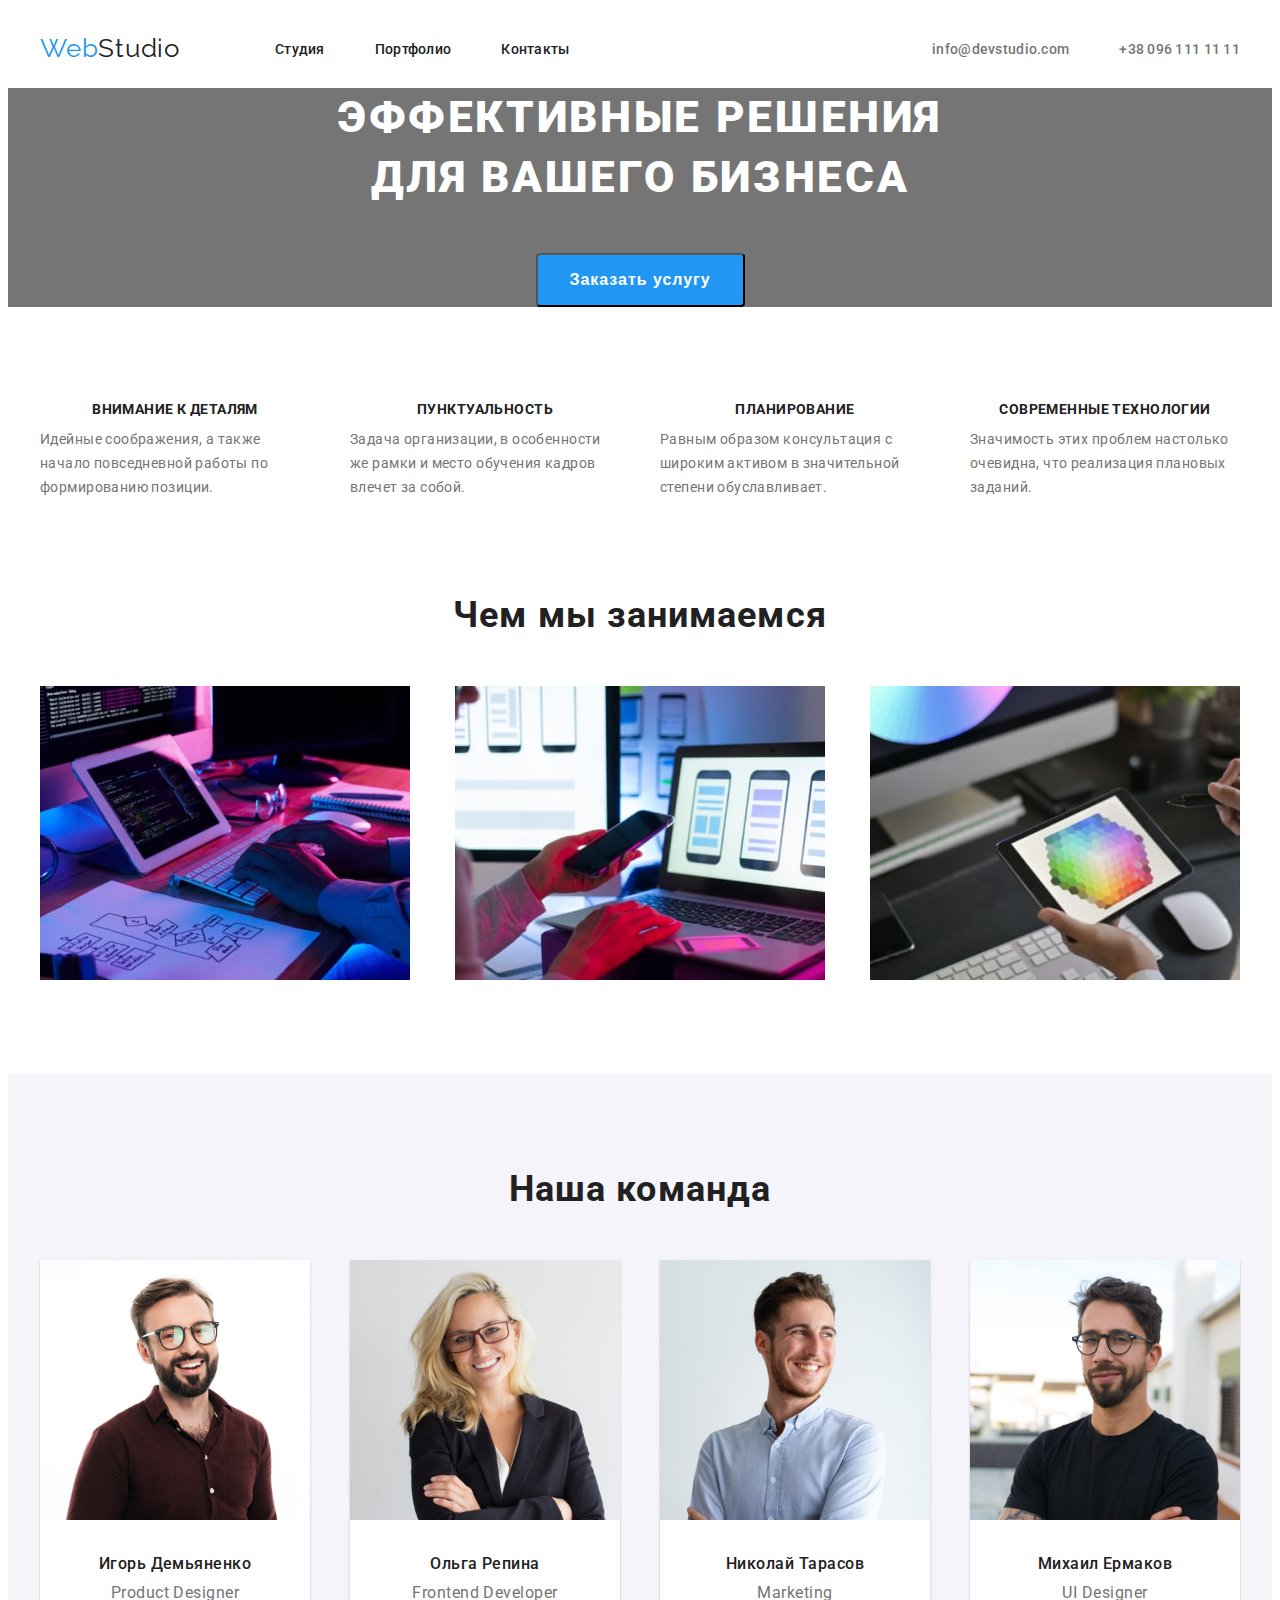
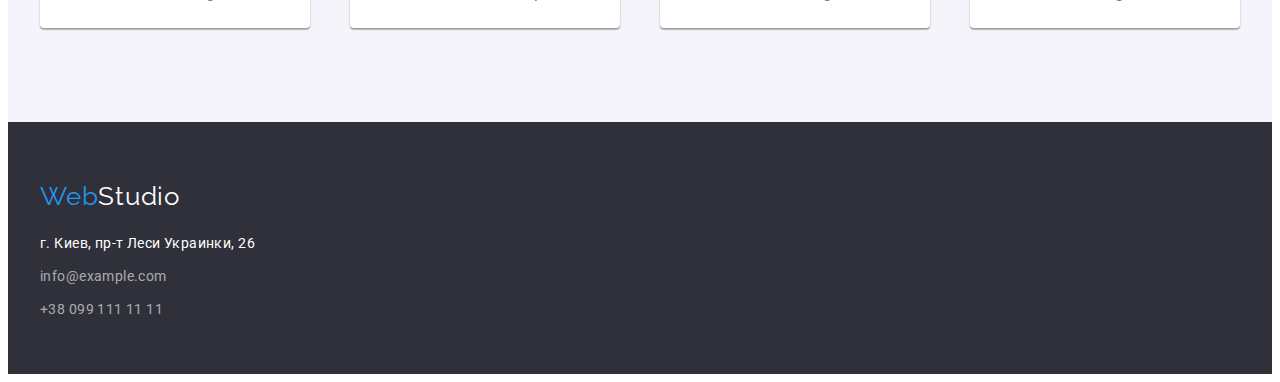
==== commit 0b393d99: "надеюсь законченая работа" ====
--- a/index.html
+++ b/index.html
@@ -11,11 +11,8 @@
     <link href="https://fonts.googleapis.com/css2?family=Raleway:wght@700&family=Roboto:wght@400;500;700;900&display=swap" rel="stylesheet">
     <link rel="stylesheet" href="https://cdnjs.cloudflare.com/ajax/libs/modern-normalize/1.1.0/modern-normalize.min.css" integrity="sha512-wpPYUAdjBVSE4KJnH1VR1HeZfpl1ub8YT/NKx4PuQ5NmX2tKuGu6U/JRp5y+Y8XG2tV+wKQpNHVUX03MfMFn9Q==" crossorigin="anonymous" referrerpolicy="no-referrer" />
     <link rel="stylesheet" href="./css/style.css"/>
-    
-
 </head>  
 <body>
-
     <header class="header">
         <div class="container header">
             <!-- section-nav -->
--- a/css/style.css
+++ b/css/style.css
@@ -18,7 +18,6 @@
     width: 1200px;
     padding-left: 15px;
     padding-right: 15px;  
-    border: 1px solid tomato;
 }
 
 .list{
@@ -43,7 +42,6 @@
 .section{
     padding-top: 94px;
     padding-bottom: 94px;
-    border: 1px solid green;
 }
 
 .section.no-padding{
@@ -63,6 +61,7 @@
 }
 
 /*---------------------header-----------------------*/
+
 .header{
     display: flex;
     align-items: center;
@@ -298,13 +297,7 @@
     height: 252px;
     display: flex;
     align-items: center;
-
     }
-
-
-.futer-section{
-}
-
 
 .footer-mail, .footer-phone, .footer-address{
     font-family: Roboto, sans-serif;
@@ -313,6 +306,10 @@
     line-height: 1.71;
     letter-spacing: 0.03em;
     color: rgba(255, 255, 255, 0.6);
+}
+
+.footer-address{
+    color: #FFFFFF;
 }
 
 .footer-mail:hover, .footer-phone:hover, .footer-address:hover,
@@ -383,6 +380,7 @@
     letter-spacing: 0.06em;
     color: var(--primary-text-color);
     margin-bottom: 4px;
+    margin-left: 24px;
 }
 
 .works-discription{
@@ -391,6 +389,8 @@
     line-height: 1.88;
     letter-spacing: 0.03em;
     color: var(--secondary-text-color);
+    margin-bottom: 20px;
+    margin-left: 24px;
 }
 
 .works-list{
@@ -400,13 +400,12 @@
 
 .works-item{
     width: calc((100% - 60px) / 3);
-    height: 404px;
-    background-color: royalblue;
-    border: 1px solid #EEEEEE;
-    }
-
-.works-item:not(:nth-child(3n)){
     margin-right: 30px;
+    border: 1px solid #eeeeee;
+}
+
+.works-item:nth-child(3n){
+    margin-right: 0;
 }
 
 .works-item:not(:nth-last-child(-n + 3)){
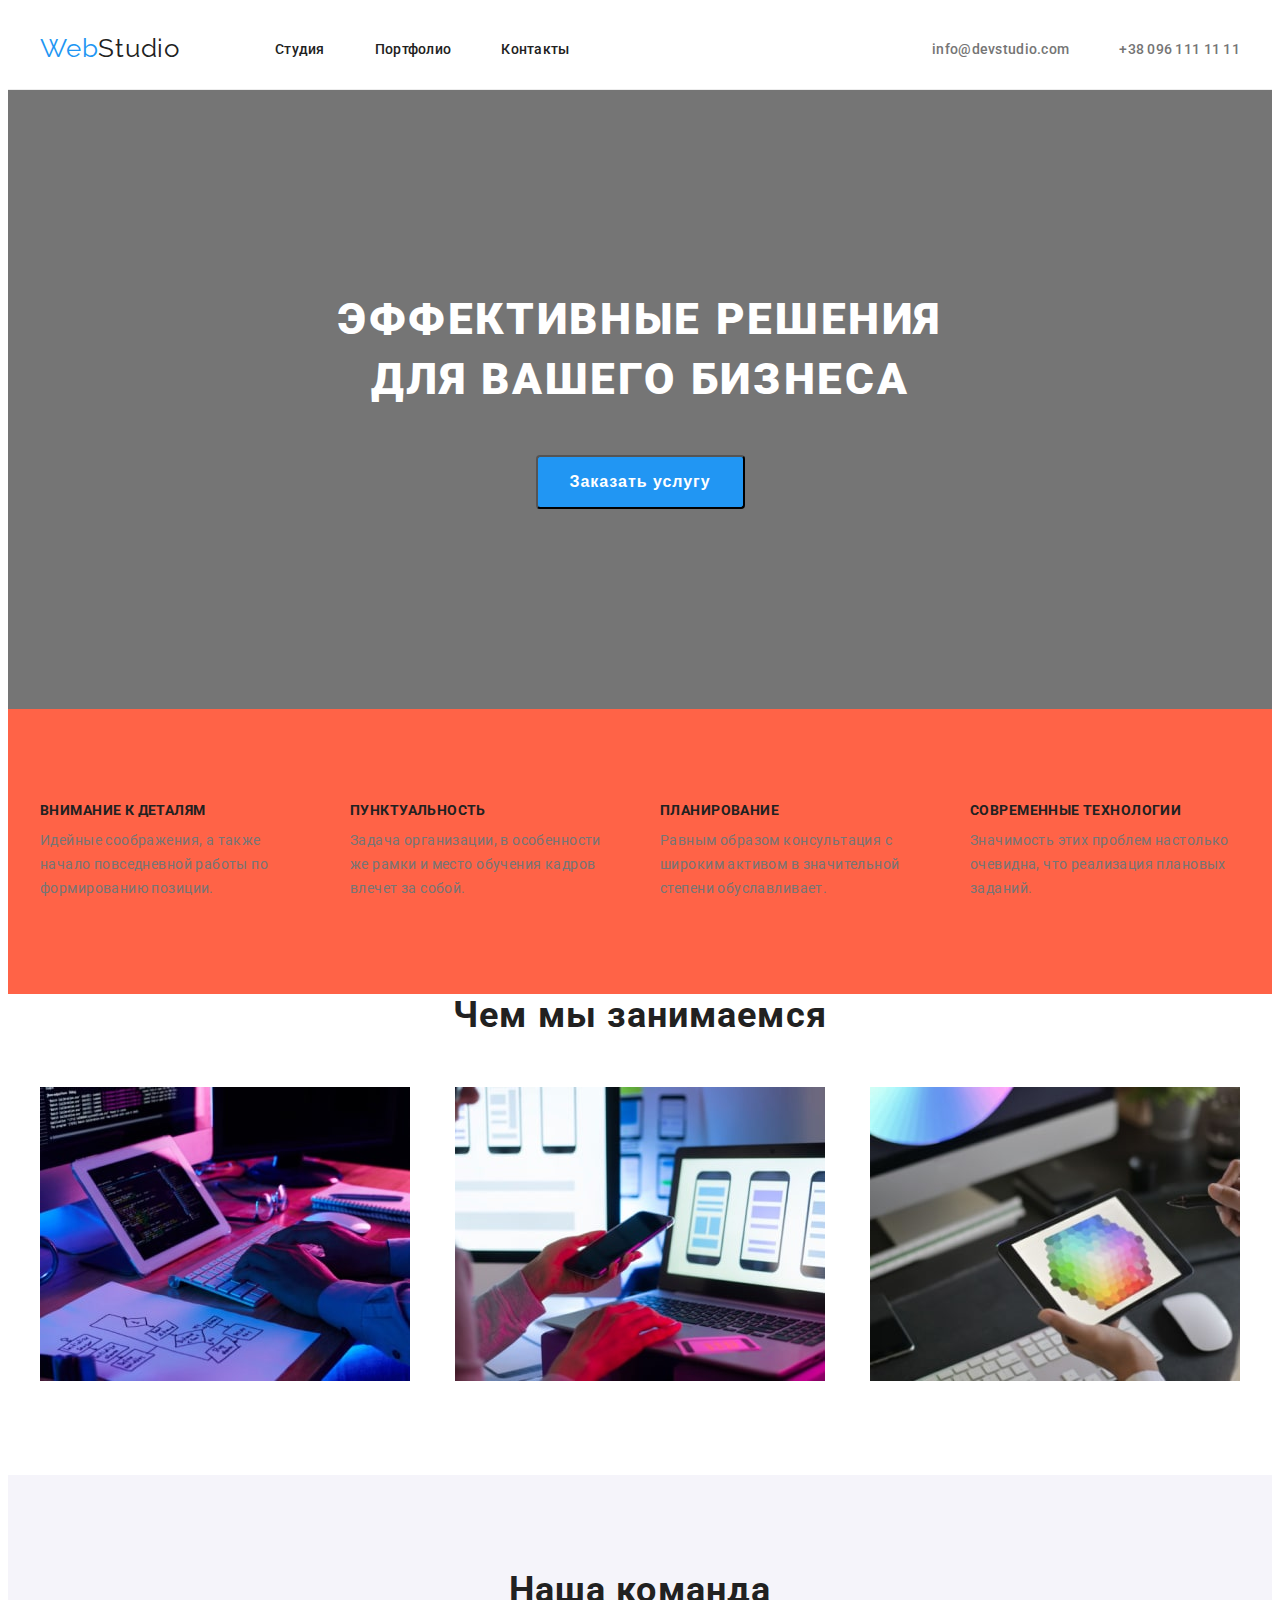
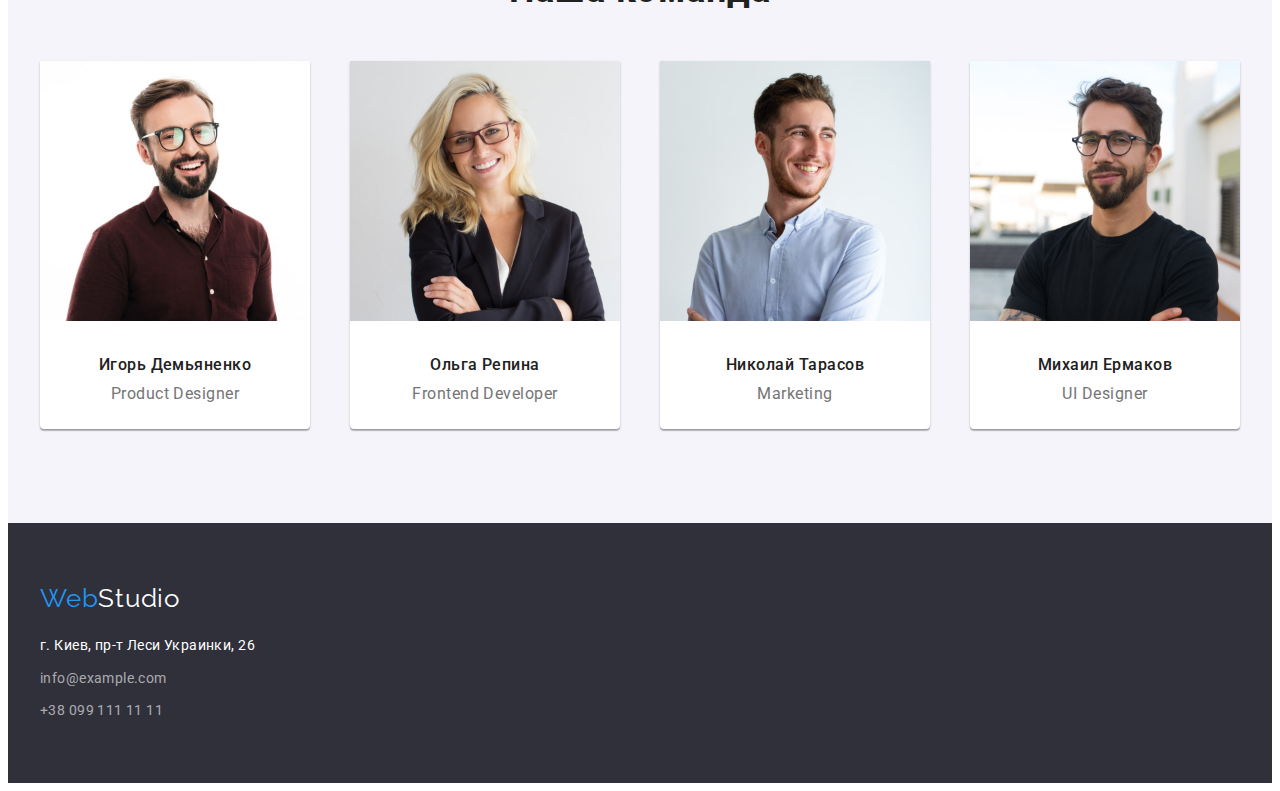
==== commit 0e4ffc6b: "внесены правки" ====
--- a/index.html
+++ b/index.html
@@ -14,7 +14,7 @@
 </head>  
 <body>
     <header class="header">
-        <div class="container header">
+        <div class="container header-container">
             <!-- section-nav -->
             <nav class="header-nav">
                 <a href="./index.html" lang="en" class="logo link">Web<span class="logo-black">Studio</span></a>
@@ -45,7 +45,7 @@
         </div>
         
         <!-- Advantage-->
-        <section class="advantage section no-padding">
+        <section class="advantage section">
             <div class="container">
                 <h2 class="advantage-title visually-hidden">Наши преимущества</h2>
                 <ul class="advantage-list list">
@@ -112,7 +112,7 @@
     </main>
     <!--footer-->
     <footer class="footer">
-        <div class="container futer-section">
+        <div class="container footer-section">
             <a href="./index.html" lang="en" class="logo link footer-logo">Web<span class="logo-white">Studio</span></a>
             <address class="footer-data">
                 <ul class="footer-list list">
--- a/css/style.css
+++ b/css/style.css
@@ -61,13 +61,18 @@
 }
 
 /*---------------------header-----------------------*/
-
 .header{
+    border-bottom-width: 1px;
+    border-bottom-style: solid;
+    border-block-color: #ECECEC;
+
+}
+
+.header-container{
     display: flex;
     align-items: center;
-    height: 80px;
-}
-
+    padding: 25px 0px;
+}
 
 .header-nav{
     display: flex;
@@ -81,7 +86,7 @@
     font-size: 26px;
     line-height: 1.19;
     letter-spacing: 0.03em;
-    margin: 8px 95px 8px 0;
+    margin-right: 95px;
 }
 
 .logo-black{
@@ -149,7 +154,7 @@
 .hero{
 background: #757575;
 text-align: center;
-margin-bottom: 95px;
+padding: 200px 0px;
 }
 
 .hero-title{
@@ -176,11 +181,15 @@
 }
 
 .hero-button:focus, .hero-button:hover{
-    color: #FFFFFF;
-    background-color: #5a45a5;
+    color: var(--accent-text-color);
+    background-color: #ffffff;
 }
 
 /*-------------------advantage-----------------*/
+
+.advantage{
+    background-color: tomato;
+}
 
 .advantage-title{
     line-height: 42px;
@@ -195,7 +204,6 @@
     letter-spacing: 0.03em;
     text-transform: uppercase;
     color: var(--primary-text-color);
-    text-align: center;
     margin-bottom: 10px;
 }
 
@@ -217,6 +225,10 @@
 }
 
 /*-------------------do-----------------*/
+
+.do{
+    padding-top: 0;
+}
 
 .do-title{
     font-weight: bold;
@@ -294,7 +306,6 @@
 
 .footer{
     background-color: #2F303A;
-    height: 252px;
     display: flex;
     align-items: center;
     }
@@ -330,7 +341,9 @@
     margin-bottom: 9px;
 }
 
-
+.footer-section{
+    padding: 60px 0px;
+}
 
 /*=+=+=+=+=+=+=+=+=+= portfolio =+=+=+=+=+=+=+=+=*/
 
@@ -380,8 +393,7 @@
     letter-spacing: 0.06em;
     color: var(--primary-text-color);
     margin-bottom: 4px;
-    margin-left: 24px;
-}
+   }
 
 .works-discription{
     font-weight: normal;
@@ -389,9 +401,7 @@
     line-height: 1.88;
     letter-spacing: 0.03em;
     color: var(--secondary-text-color);
-    margin-bottom: 20px;
-    margin-left: 24px;
-}
+    }
 
 .works-list{
     display: flex;
@@ -412,7 +422,9 @@
     margin-bottom: 30px;
 }
 
-
-.works-item>img{
-    margin-bottom: 20px;
+.work-signature{
+    padding-top: 20px;
+    padding-bottom: 20px;
+    padding-left: 24px;
+    padding-right: auto;
 }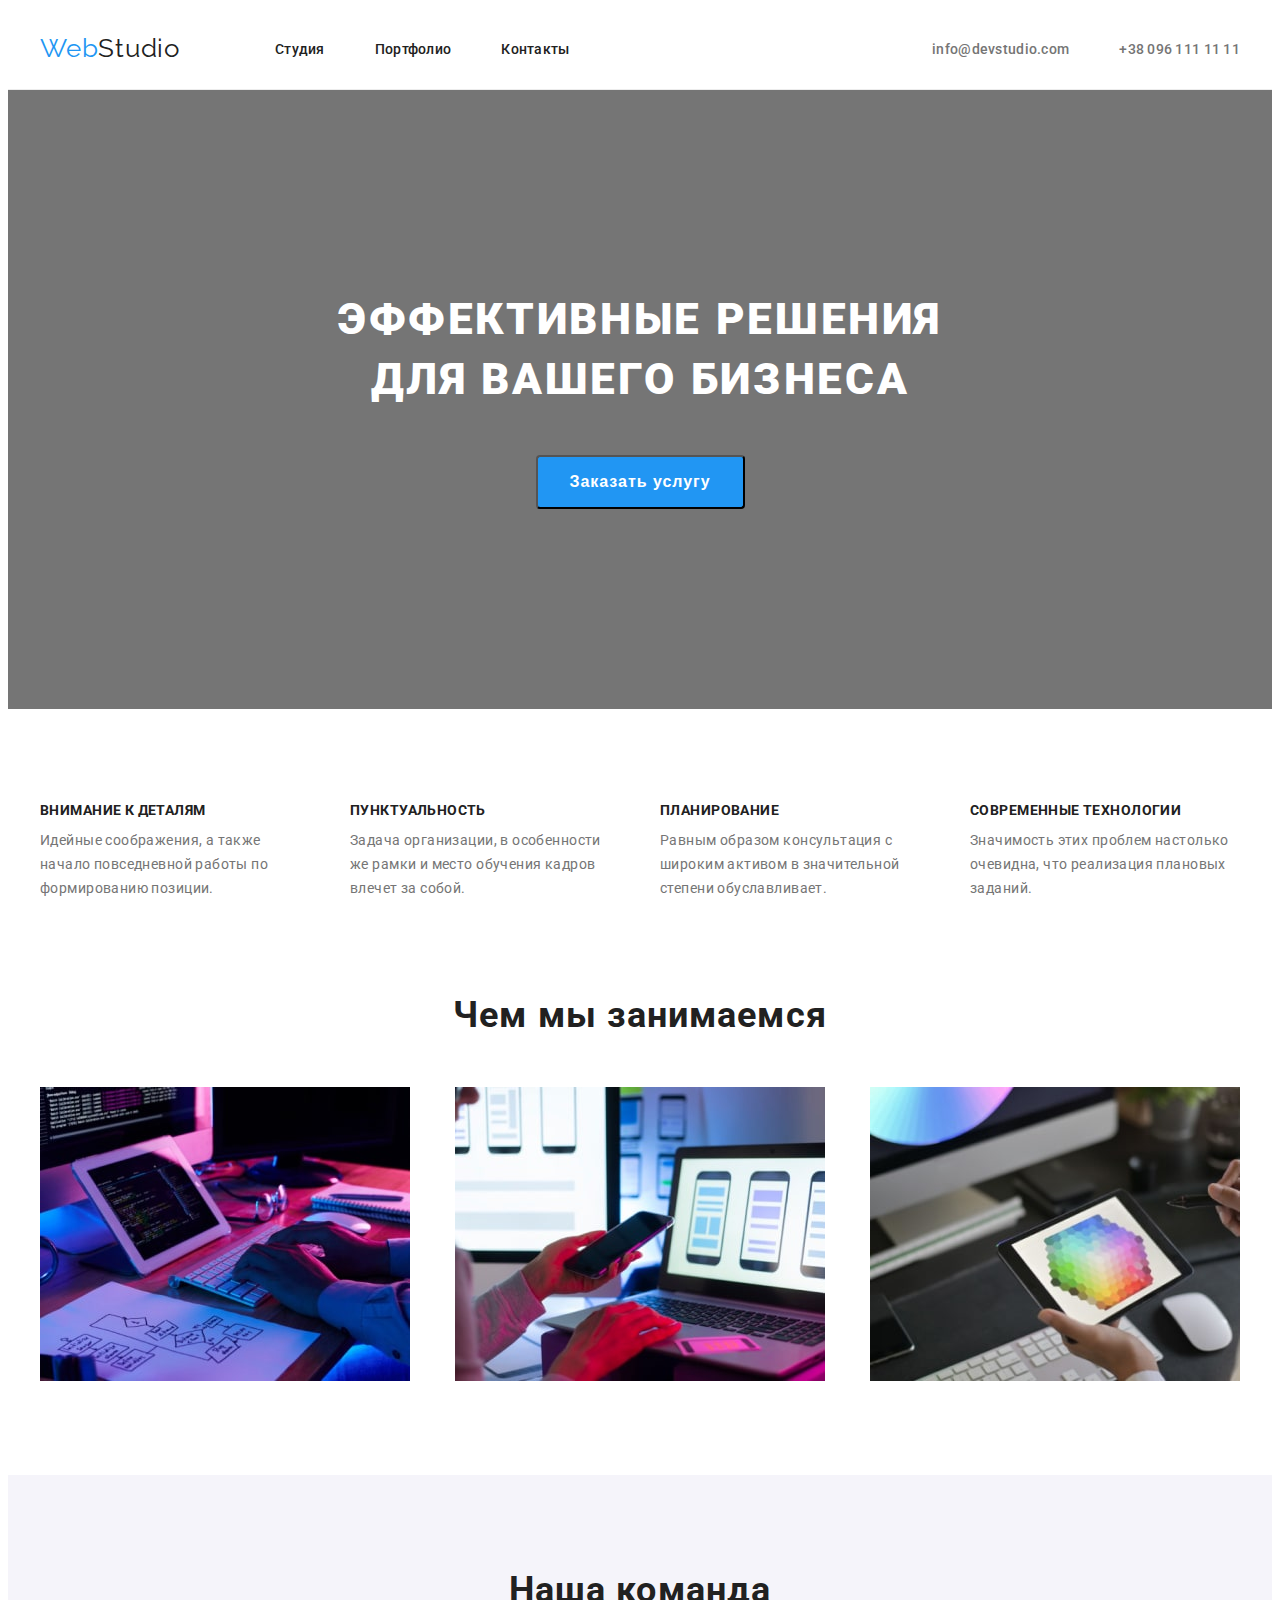
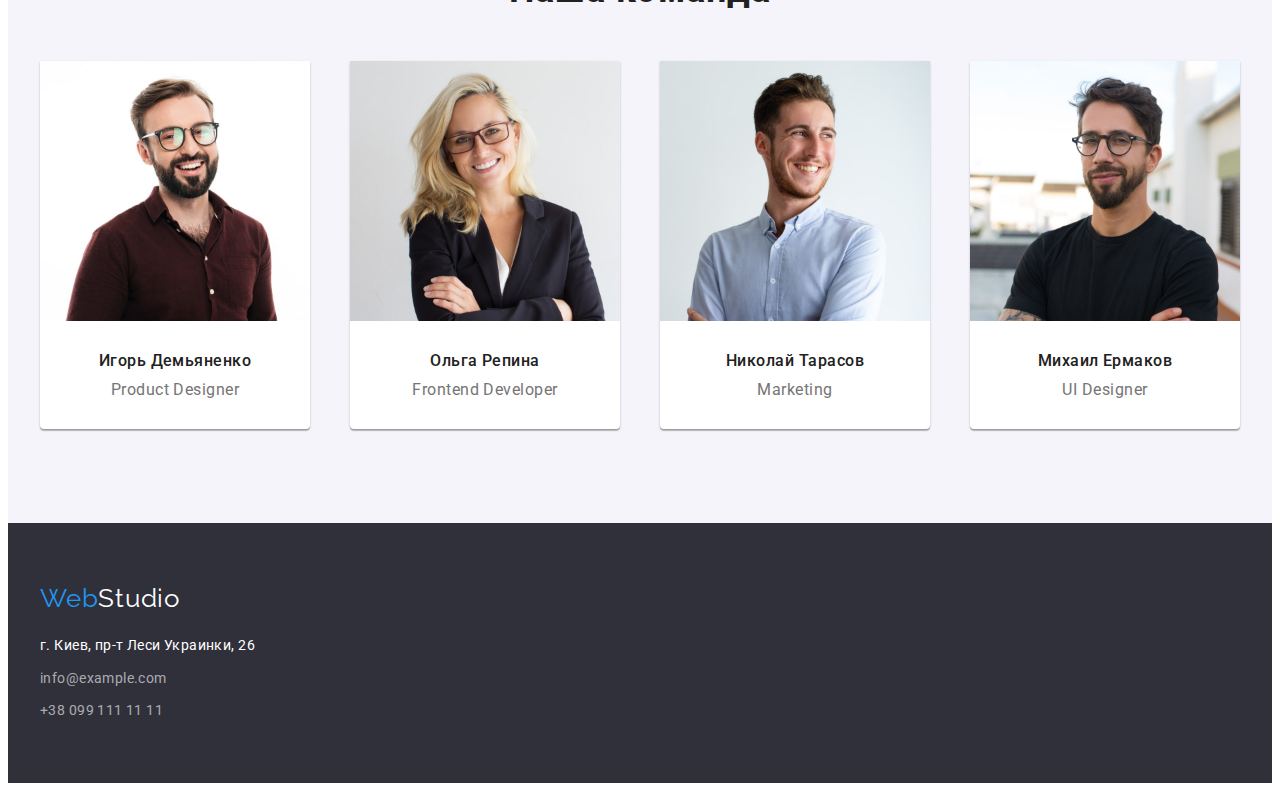
==== commit b6964baa: "внесены правки, согласно комментария преподавателя" ====
--- a/index.html
+++ b/index.html
@@ -20,7 +20,7 @@
                 <a href="./index.html" lang="en" class="logo link">Web<span class="logo-black">Studio</span></a>
                 <ul class="header-list list">
                     <li class="header-item">
-                        <a class="header-link link" href="">Студия</a></li>
+                        <a class="header-link link" href="./index.html">Студия</a></li>
                     <li class="header-item">
                         <a class="header-link link" href="./portfolio.html">Портфолио</a></li>
                     <li class="header-item">
@@ -28,8 +28,8 @@
                 </ul>
             </nav>
             <ul class="header-contacts list">
-                <li><a class="header-mail link" href="mailto:info@devstudio.com">info@devstudio.com</a></li>
-                <li><a class="header-phone link" href="tel:+380961111111">+38 096 111 11 11</a></li>
+                <li class="header-contact"><a class="header-mail link" href="mailto:info@devstudio.com">info@devstudio.com</a></li>
+                <li class="header-contact"><a class="header-phone link" href="tel:+380961111111">+38 096 111 11 11</a></li>
             </ul>
         </div>
            
@@ -88,23 +88,31 @@
                 <ul class="team-list list">
                     <li class="team-item">
                         <img src="./images/pers/pers.jpg" alt="Работник компании" width="270" class="team-img">
+                        <div class="team-pers">
                         <h3 class="team-name">Игорь Демьяненко</h3>
                         <p lang="en" class="team-position">Product Designer</p>
+                        </div>
                     </li>
                     <li class="team-item">
                         <img src="./images/pers/pers1.jpg" alt="Работник компании" width="270" class="team-img">
+                        <div class="team-pers">
                         <h3 class="team-name">Ольга Репина</h3>
                         <p lang="en" class="team-position">Frontend Developer</p>
+                        </div>
                     </li>
                     <li class="team-item">
                         <img src="./images/pers/pers2.jpg" alt="Работник компании" width="270" class="team-img">
+                        <div class="team-pers">
                         <h3 class="team-name">Николай Тарасов</h3>
                         <p lang="en" class="team-position">Marketing</p>
+                        </div>
                     </li>
                     <li class="team-item">
                         <img src="./images/pers/pers3.jpg" alt="Работник компании" width="270" class="team-img">
+                        <div class="team-pers">
                         <h3 class="team-name">Михаил Ермаков</h3>
                         <p lang="en" class="team-position">UI Designer</p>
+                        </div>
                     </li>
                 </ul>
             </div>            
--- a/css/style.css
+++ b/css/style.css
@@ -1,50 +1,57 @@
-:root{
+:root {
     --primary-text-color: #212121;
-    --secondary-text-color:#757575;
-    --accent-text-color: #2196F3;
-}
-
-address { all: initial; }
-
+    --secondary-text-color: #757575;
+    --accent-text-color: #2196f3;
+}
+
+address {
+    all: initial;
+}
 
 body {
     color: var(--primary-text-color);
     font-family: Roboto, sans-serif;
-   }
-
-.container{
+}
+
+.container {
     margin-left: auto;
     margin-right: auto;
     width: 1200px;
     padding-left: 15px;
-    padding-right: 15px;  
-}
-
-.list{
+    padding-right: 15px;
+}
+
+.list {
     list-style: none;
 }
 
-.link{
+.link {
     text-decoration: none;
 }
 
-h1,h2,h3,h4,h5,h6,p{
+h1,
+h2,
+h3,
+h4,
+h5,
+h6,
+p {
     margin-top: 0;
     margin-bottom: 0;
 }
 
-ul{
+ul {
     margin-top: 0;
     margin-bottom: 0;
     padding-left: 0;
 }
 
-.section{
+.section {
     padding-top: 94px;
     padding-bottom: 94px;
 }
 
-.section.no-padding{
+.section.no-padding {
     padding-top: 0;
     padding-bottom: 0;
 }
@@ -60,27 +67,31 @@
     clip: rect(0 0 0 0);
 }
 
+img {
+    display: block;
+    max-width: 100%;
+}
+
 /*---------------------header-----------------------*/
-.header{
+.header {
     border-bottom-width: 1px;
     border-bottom-style: solid;
-    border-block-color: #ECECEC;
-
-}
-
-.header-container{
+    border-block-color: #ececec;
+}
+
+.header-container {
     display: flex;
     align-items: center;
-    padding: 25px 0px;
-}
-
-.header-nav{
+    padding-top: 25px;
+    padding-bottom: 25px;
+}
+
+.header-nav {
     display: flex;
     align-items: center;
-
-}
-
-.logo{
+}
+
+.logo {
     color: var(--accent-text-color);
     font-family: Raleway, sans-serif;
     font-size: 26px;
@@ -89,26 +100,26 @@
     margin-right: 95px;
 }
 
-.logo-black{
-    color: var(--primary-text-color);
-}
-
-.logo-white{
-    color: #FFFFFF;
-}
-
-.header-list{
-    display: flex;
-}
-
-.header-contacts{
+.logo-black {
+    color: var(--primary-text-color);
+}
+
+.logo-white {
+    color: #ffffff;
+}
+
+.header-list {
+    display: flex;
+}
+
+.header-contacts {
     margin-left: auto;
     margin-right: 10;
     display: flex;
     align-items: center;
-}   
-
-.header-link{
+}
+
+.header-link {
     color: var(--primary-text-color);
     font-weight: 500;
     font-size: 14px;
@@ -125,54 +136,63 @@
     color: var(--accent-text-color);
 }
 
-.header-mail, .header-phone{
+.header-contact + .header-contact{
+     margin-left: 50px;
+}
+
+.header-mail,
+.header-phone {
     font-weight: 500;
     font-size: 14px;
     line-height: 1.14;
     letter-spacing: 0.02em;
     color: var(--secondary-text-color);
-    margin-left: 50px;
     white-space: nowrap;
 }
 
-.header-mail:hover, .header-phone:hover,
-.header-mail:focus, .header-phone:focus{
+/* .header-phone {
+    margin-left: 50px; */
+}
+
+.header-mail:hover,
+.header-phone:hover,
+.header-mail:focus,
+.header-phone:focus {
     font-weight: 500;
     font-size: 14px;
     line-height: 1.14;
     letter-spacing: 0.02em;
     color: var(--accent-text-color);
-
-}
-
-.header-item:not(:last-child){
+}
+
+.header-item:not(:last-child) {
     margin-right: 50px;
 }
 
 /*-------------------section gero-----------------*/
 
-.hero{
-background: #757575;
-text-align: center;
-padding: 200px 0px;
-}
-
-.hero-title{
+.hero {
+    background: #757575;
+    text-align: center;
+    padding: 200px 0px;
+}
+
+.hero-title {
     font-weight: 900;
     font-size: 44px;
     line-height: 1.36;
     letter-spacing: 0.06em;
     text-transform: uppercase;
-    color: #FFFFFF;
+    color: #ffffff;
     margin-bottom: 45px;
 }
 
-.hero-button{
+.hero-button {
     font-weight: bold;
     font-size: 16px;
     line-height: 1.88;
     letter-spacing: 0.06em;
-    color: #FFFFFF;
+    color: #ffffff;
     background-color: var(--accent-text-color);
     padding: 10px 32px;
     border-radius: 4px;
@@ -180,24 +200,20 @@
     min-width: 200px;
 }
 
-.hero-button:focus, .hero-button:hover{
+.hero-button:focus,
+.hero-button:hover {
     color: var(--accent-text-color);
     background-color: #ffffff;
 }
 
 /*-------------------advantage-----------------*/
 
-.advantage{
-    background-color: tomato;
-}
-
-.advantage-title{
+.advantage-title {
     line-height: 42px;
     letter-spacing: 0.03em;
-
-}
-
-.advantage-topic{
+}
+
+.advantage-topic {
     font-weight: bold;
     font-size: 14px;
     line-height: 1.14;
@@ -207,7 +223,7 @@
     margin-bottom: 10px;
 }
 
-.advantage-paragrph{
+.advantage-paragrph {
     font-weight: normal;
     font-size: 14px;
     line-height: 1.71;
@@ -215,22 +231,22 @@
     color: var(--secondary-text-color);
 }
 
-.advantage-list{
+.advantage-list {
     display: flex;
     justify-content: space-between;
 }
 
-.advantage-item{
+.advantage-item {
     width: 270px;
 }
 
 /*-------------------do-----------------*/
 
-.do{
+.do {
     padding-top: 0;
 }
 
-.do-title{
+.do-title {
     font-weight: bold;
     font-size: 36px;
     line-height: 1.17;
@@ -240,30 +256,28 @@
     margin-bottom: 50px;
 }
 
-.do-list{
-        font-size: 0px;
-        display: flex;
-        justify-content: space-between;
-
-}
-
+.do-list {
+    font-size: 0px;
+    display: flex;
+    justify-content: space-between;
+}
 
 /*-------------------team-----------------*/
 
-.team{
-    background: #F5F4FA;
-}
-
-.team-item{
+.team {
+    background: #f5f4fa;
+}
+
+.team-item {
     background-color: #ffffff;
-    box-shadow: #000000;
     width: 270px;
     height: 368px;
     border-radius: 0px 0px 4px 4px;
-    box-shadow: 0px 1px 3px rgba(0, 0, 0, 0.12), 0px 1px 1px rgba(0, 0, 0, 0.14), 0px 2px 1px rgba(0, 0, 0, 0.2);
-}
-
-.team-title{
+    box-shadow: 0px 1px 3px rgba(0, 0, 0, 0.12), 0px 1px 1px rgba(0, 0, 0, 0.14),
+        0px 2px 1px rgba(0, 0, 0, 0.2);
+}
+
+.team-title {
     font-weight: bold;
     font-size: 36px;
     line-height: 1.17;
@@ -273,8 +287,11 @@
     margin-bottom: 50px;
 }
 
-
-.team-name{
+.team-pers{
+    padding: 30px 15px;
+}
+
+.team-name {
     font-weight: 500;
     font-size: 16px;
     line-height: 1.19;
@@ -284,7 +301,7 @@
     margin-bottom: 10px;
 }
 
-.team-position{
+.team-position {
     font-weight: normal;
     font-size: 16px;
     line-height: 1.19;
@@ -293,24 +310,27 @@
     color: var(--secondary-text-color);
 }
 
-.team-img{
+/* .team-img {
     margin-bottom: 30px;
-}
-
-.team-list{
+} */
+
+.team-list {
     display: flex;
     justify-content: space-between;
 }
 
 /*-------------------footer-----------------*/
 
-.footer{
-    background-color: #2F303A;
+.footer {
+    background-color: #2f303a;
     display: flex;
     align-items: center;
-    }
-
-.footer-mail, .footer-phone, .footer-address{
+    padding: 60px 0px;
+}
+
+.footer-mail,
+.footer-phone,
+.footer-address {
     font-family: Roboto, sans-serif;
     font-weight: normal;
     font-size: 14px;
@@ -319,12 +339,16 @@
     color: rgba(255, 255, 255, 0.6);
 }
 
-.footer-address{
-    color: #FFFFFF;
-}
-
-.footer-mail:hover, .footer-phone:hover, .footer-address:hover,
-.footer-mail:focus, .footer-phone:focus, .footer-address:focus{
+.footer-address {
+    color: #ffffff;
+}
+
+.footer-mail:hover,
+.footer-phone:hover,
+.footer-address:hover,
+.footer-mail:focus,
+.footer-phone:focus,
+.footer-address:focus {
     font-weight: normal;
     font-size: 14px;
     line-height: 1.71;
@@ -332,31 +356,29 @@
     color: var(--accent-text-color);
 }
 
-.footer-logo{
+.footer-logo {
     margin-bottom: 20px;
     display: block;
 }
 
-.footer-item:not(:last-child){
+.footer-item:not(:last-child) {
     margin-bottom: 9px;
 }
 
-.footer-section{
-    padding: 60px 0px;
+.footer-section {
 }
 
 /*=+=+=+=+=+=+=+=+=+= portfolio =+=+=+=+=+=+=+=+=*/
 
 /*-------------------works-----------------*/
 
-
-.works-title{
+.works-title {
     font-weight: normal;
     line-height: 1.71;
     letter-spacing: 0.03em;
 }
 
-.work-button{
+.work-button {
     font-family: Roboto;
     font-style: normal;
     font-weight: 500;
@@ -364,67 +386,73 @@
     line-height: 1.63;
     text-align: center;
     letter-spacing: 0.03em;
-    color: var(--primary-text-color); 
-    padding: 6px 22px; 
-    background: #F5F4FA;
+    color: var(--primary-text-color);
+    padding: 6px 22px;
+    background: #f5f4fa;
     border-radius: 4px;
     border: 1px solid rgba(0, 0, 0, 0.02);
 }
 
-.work-button:hover, .work-button:focus{
+.work-button:hover,
+.work-button:focus {
     color: #ffffff;
     background-color: var(--accent-text-color);
 }
 
-.works-filters{
+.works-filters {
     display: flex;
     justify-content: center;
     margin-bottom: 50px;
 }
 
-.works-filter:not(:last-child){
+.works-filter:not(:last-child) {
     margin-right: 8px;
 }
 
-.works-project{
+.works-project {
     font-weight: bold;
     font-size: 18px;
     line-height: 2;
     letter-spacing: 0.06em;
     color: var(--primary-text-color);
     margin-bottom: 4px;
-   }
-
-.works-discription{
+}
+
+.works-discription {
     font-weight: normal;
     font-size: 16px;
     line-height: 1.88;
     letter-spacing: 0.03em;
     color: var(--secondary-text-color);
-    }
-
-.works-list{
+}
+
+.works-list {
     display: flex;
     flex-wrap: wrap;
 }
 
-.works-item{
+.works-item {
     width: calc((100% - 60px) / 3);
     margin-right: 30px;
-    border: 1px solid #eeeeee;
-}
-
-.works-item:nth-child(3n){
+}
+
+.works-item:nth-child(3n) {
     margin-right: 0;
 }
 
-.works-item:not(:nth-last-child(-n + 3)){
+.works-item:not(:nth-last-child(-n + 3)) {
     margin-bottom: 30px;
 }
 
-.work-signature{
+.work-signature {
     padding-top: 20px;
     padding-bottom: 20px;
     padding-left: 24px;
-    padding-right: auto;
-}+    padding-right: 24px;
+    border: 1px solid #eeeeee;
+    border-top: none;
+}
+
+border-bottom-width: 1px;
+border-bottom-style: solid;
+border-block-color: #ececec;
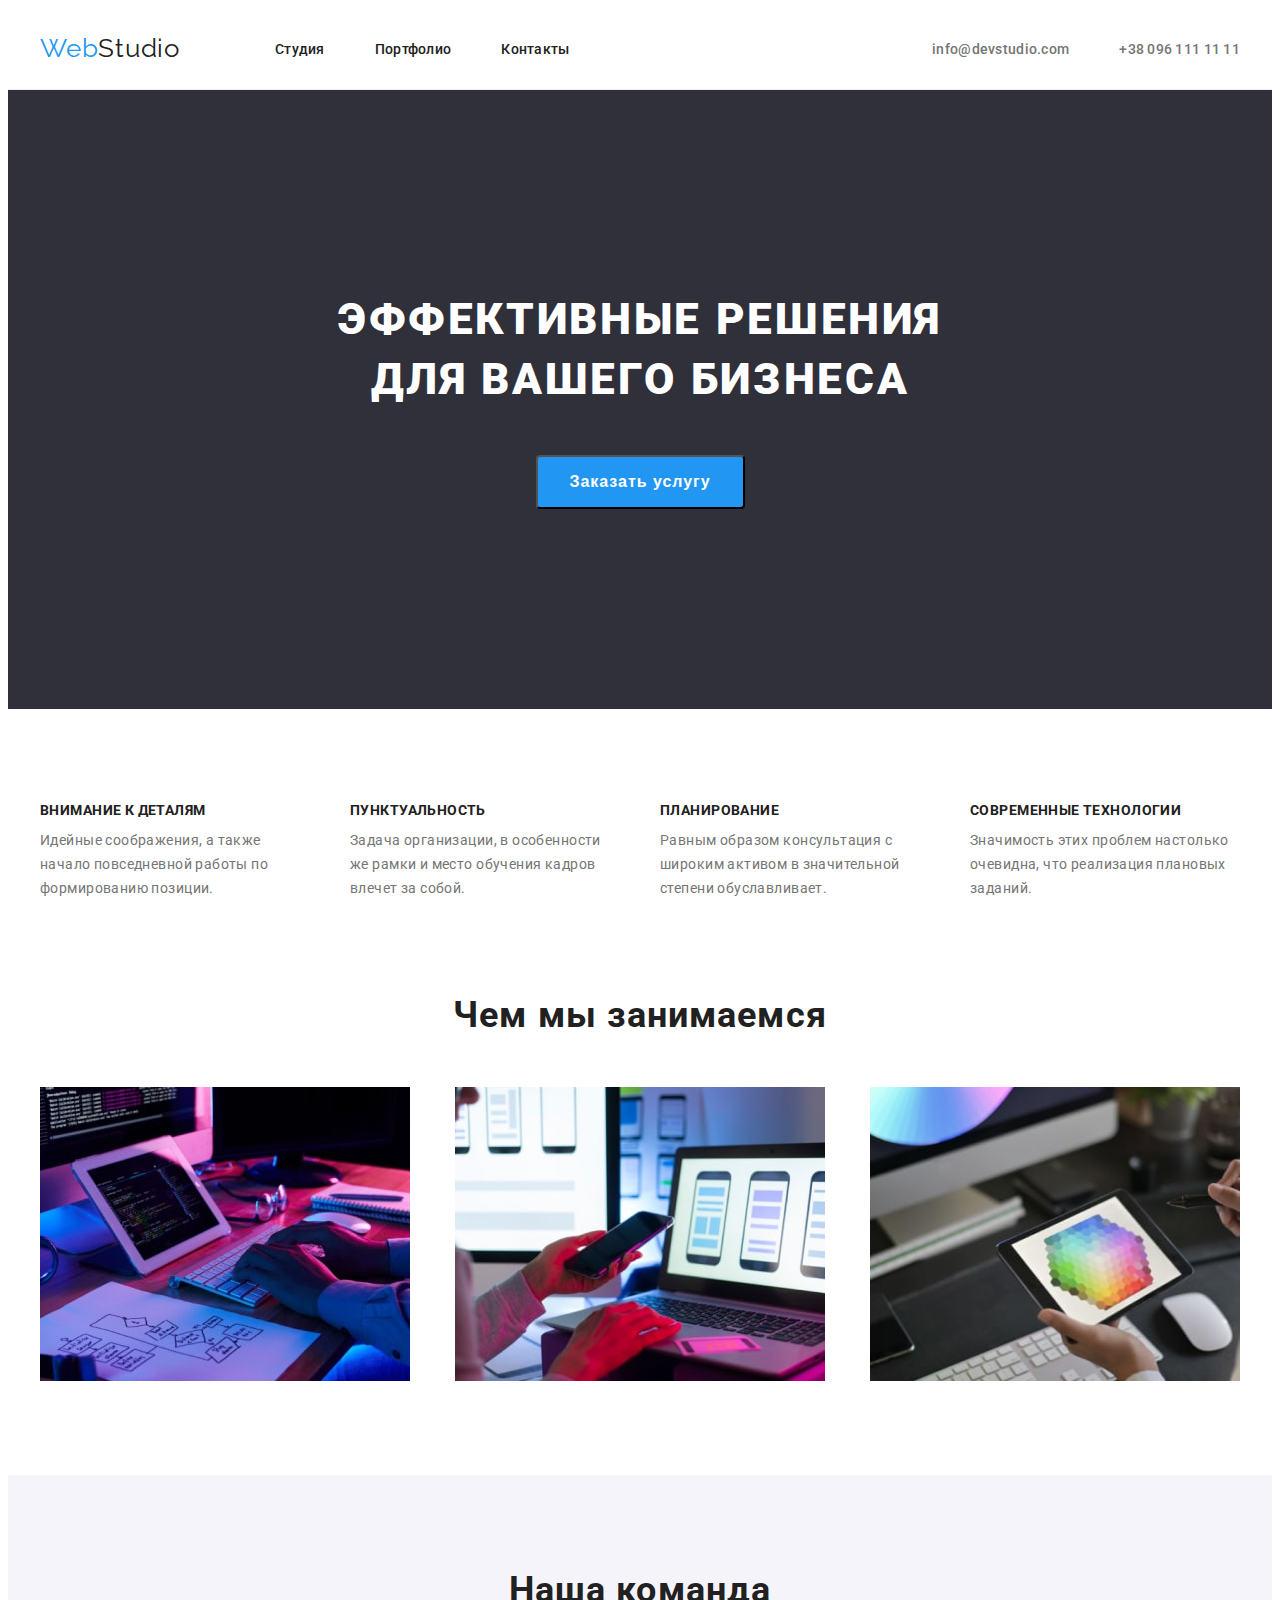
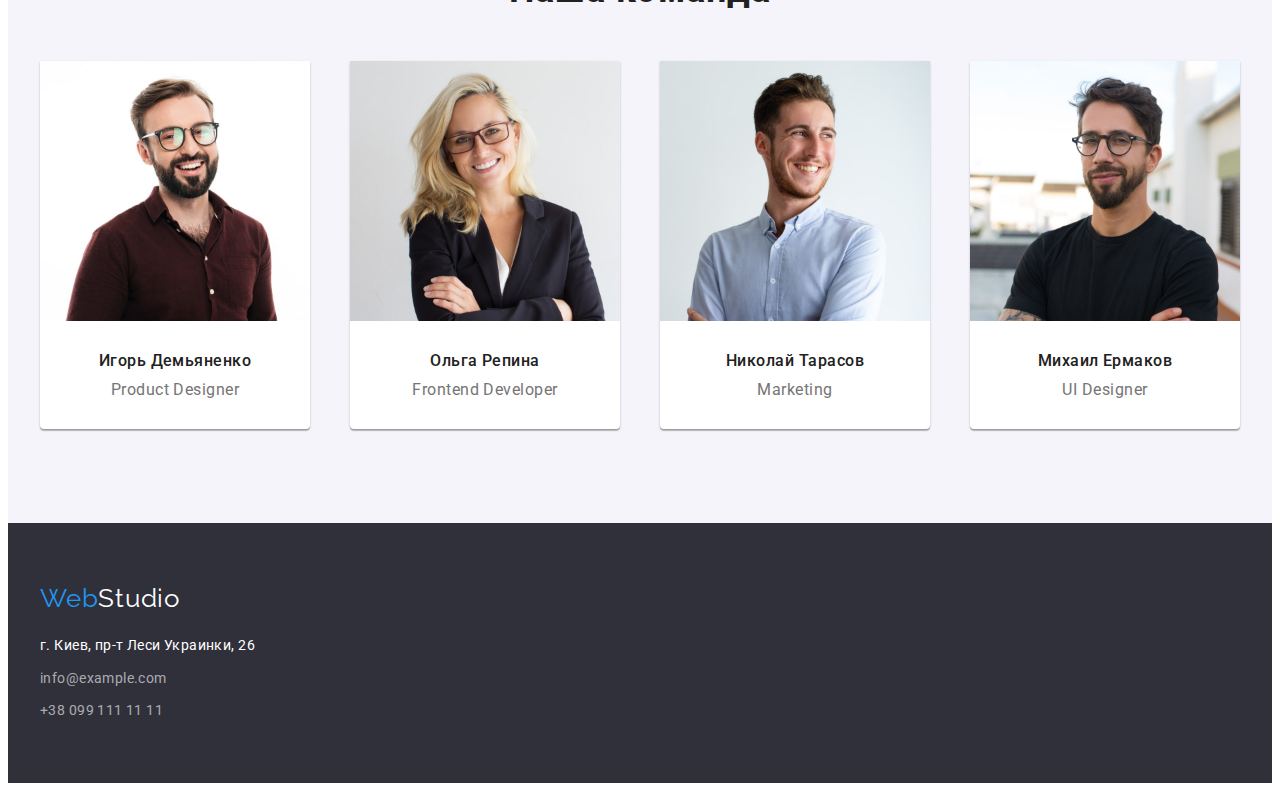
==== commit f6d5022b: "правки преподавателя" ====
--- a/index.html
+++ b/index.html
@@ -36,15 +36,12 @@
         
     </header>
     <main>
-        <!--section gero-->
-        <div>
-            <section class="hero">
+                <!--section gero-->
+        <section class="hero">
                 <h1 class="hero-title">Эффективные решения<br>для вашего бизнеса</h1>
                 <button class="hero-button">Заказать услугу</button>
-            </section>
-        </div>
-        
-        <!-- Advantage-->
+        </section>
+                <!-- Advantage-->
         <section class="advantage section">
             <div class="container">
                 <h2 class="advantage-title visually-hidden">Наши преимущества</h2>
--- a/css/style.css
+++ b/css/style.css
@@ -74,16 +74,14 @@
 
 /*---------------------header-----------------------*/
 .header {
-    border-bottom-width: 1px;
-    border-bottom-style: solid;
-    border-block-color: #ececec;
-}
-
-.header-container {
-    display: flex;
-    align-items: center;
     padding-top: 25px;
     padding-bottom: 25px;
+    border-bottom: 1px solid #ececec;
+}
+
+.header-container {
+    display: flex;
+    align-items: center;
 }
 
 .header-nav {
@@ -172,7 +170,7 @@
 /*-------------------section gero-----------------*/
 
 .hero {
-    background: #757575;
+    background: #2F303A;
     text-align: center;
     padding: 200px 0px;
 }
@@ -288,7 +286,7 @@
 }
 
 .team-pers{
-    padding: 30px 15px;
+    padding: 30px 32px;
 }
 
 .team-name {
@@ -323,7 +321,6 @@
 
 .footer {
     background-color: #2f303a;
-    display: flex;
     align-items: center;
     padding: 60px 0px;
 }
@@ -357,6 +354,7 @@
 }
 
 .footer-logo {
+    margin-right: 0;
     margin-bottom: 20px;
     display: block;
 }
